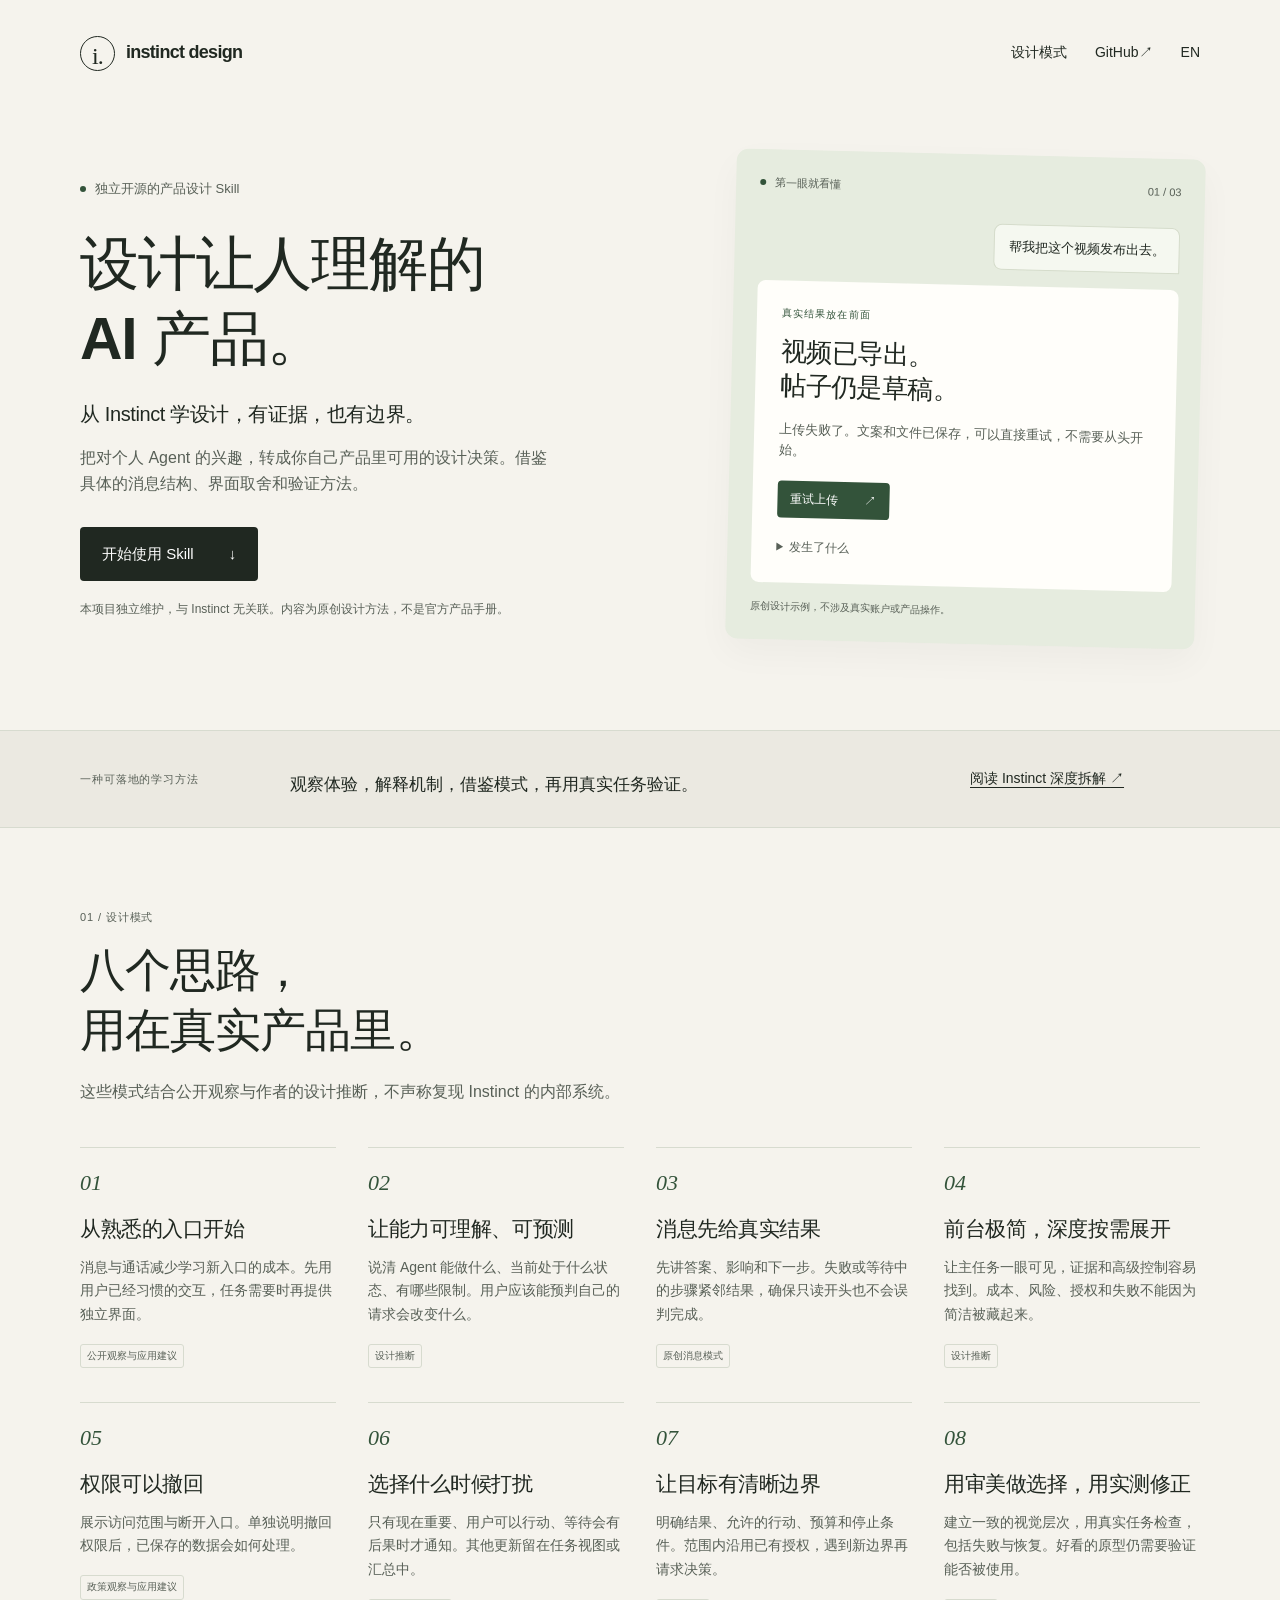
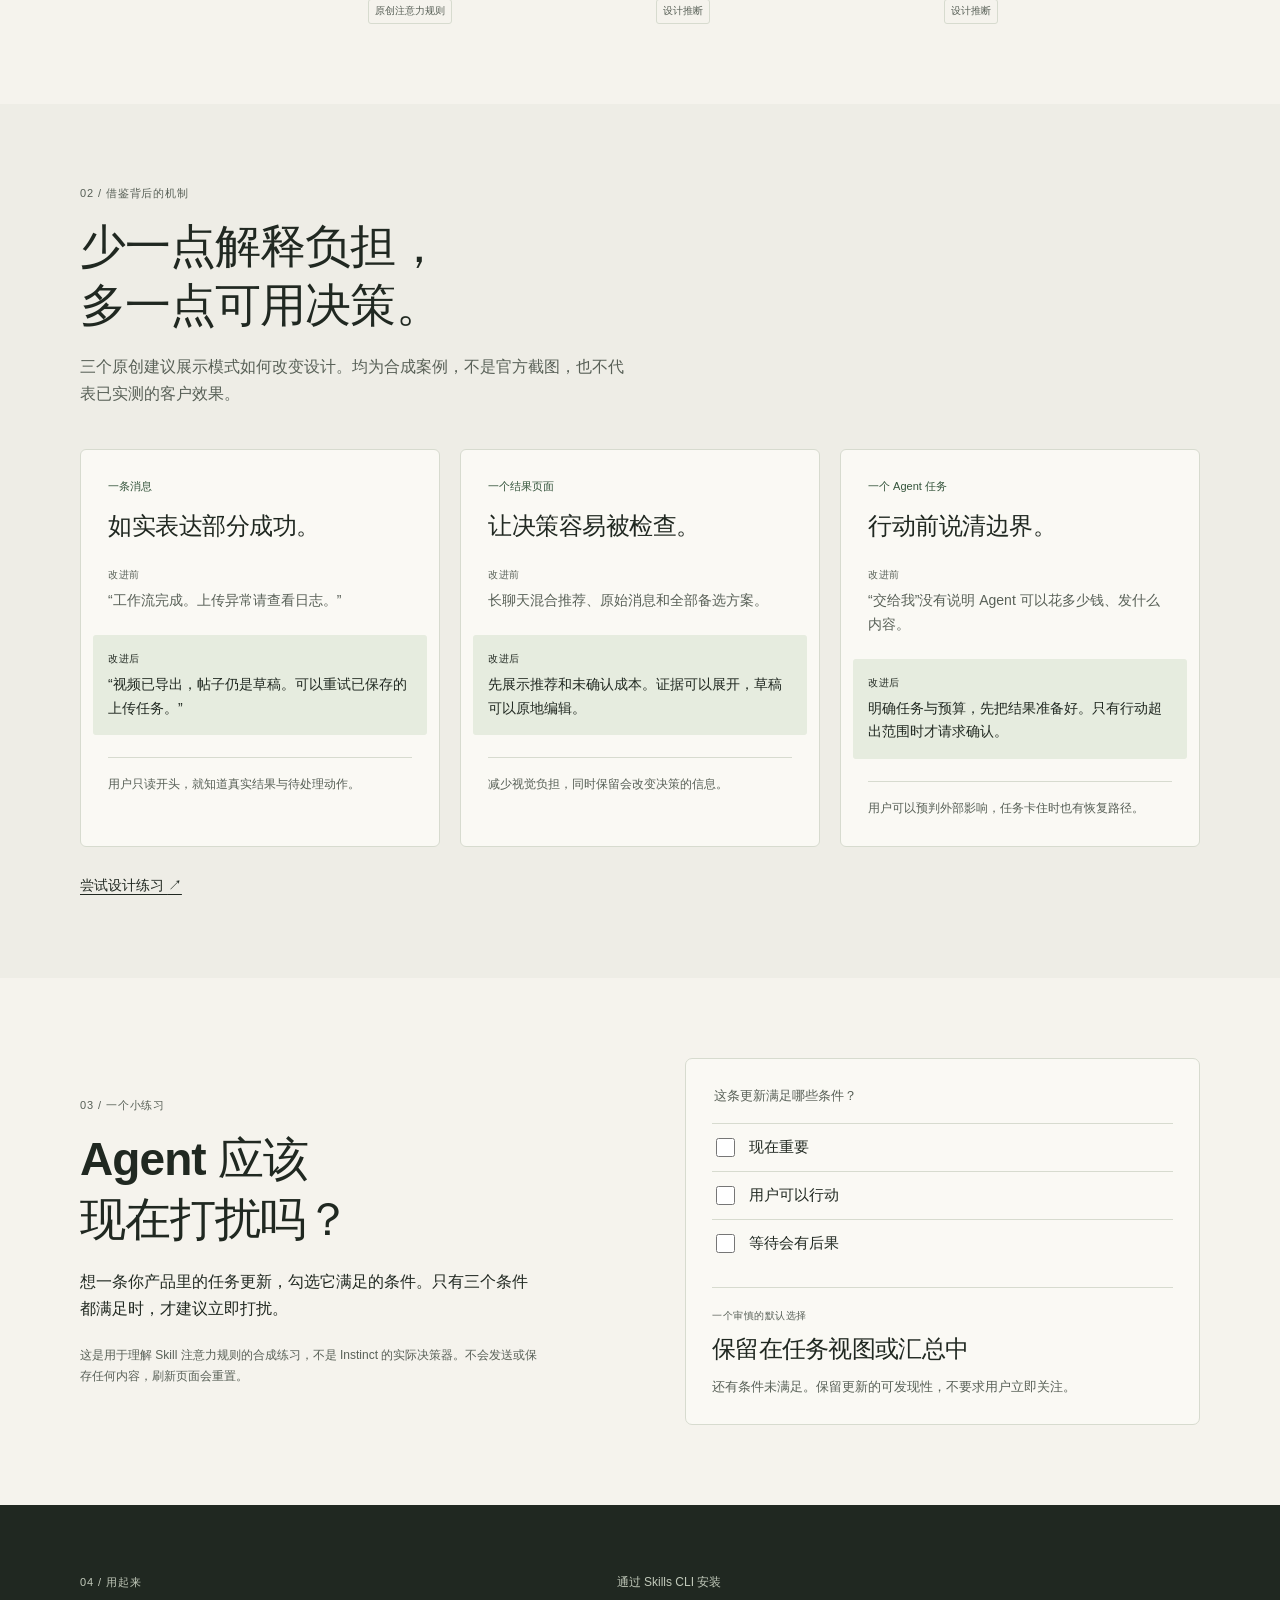
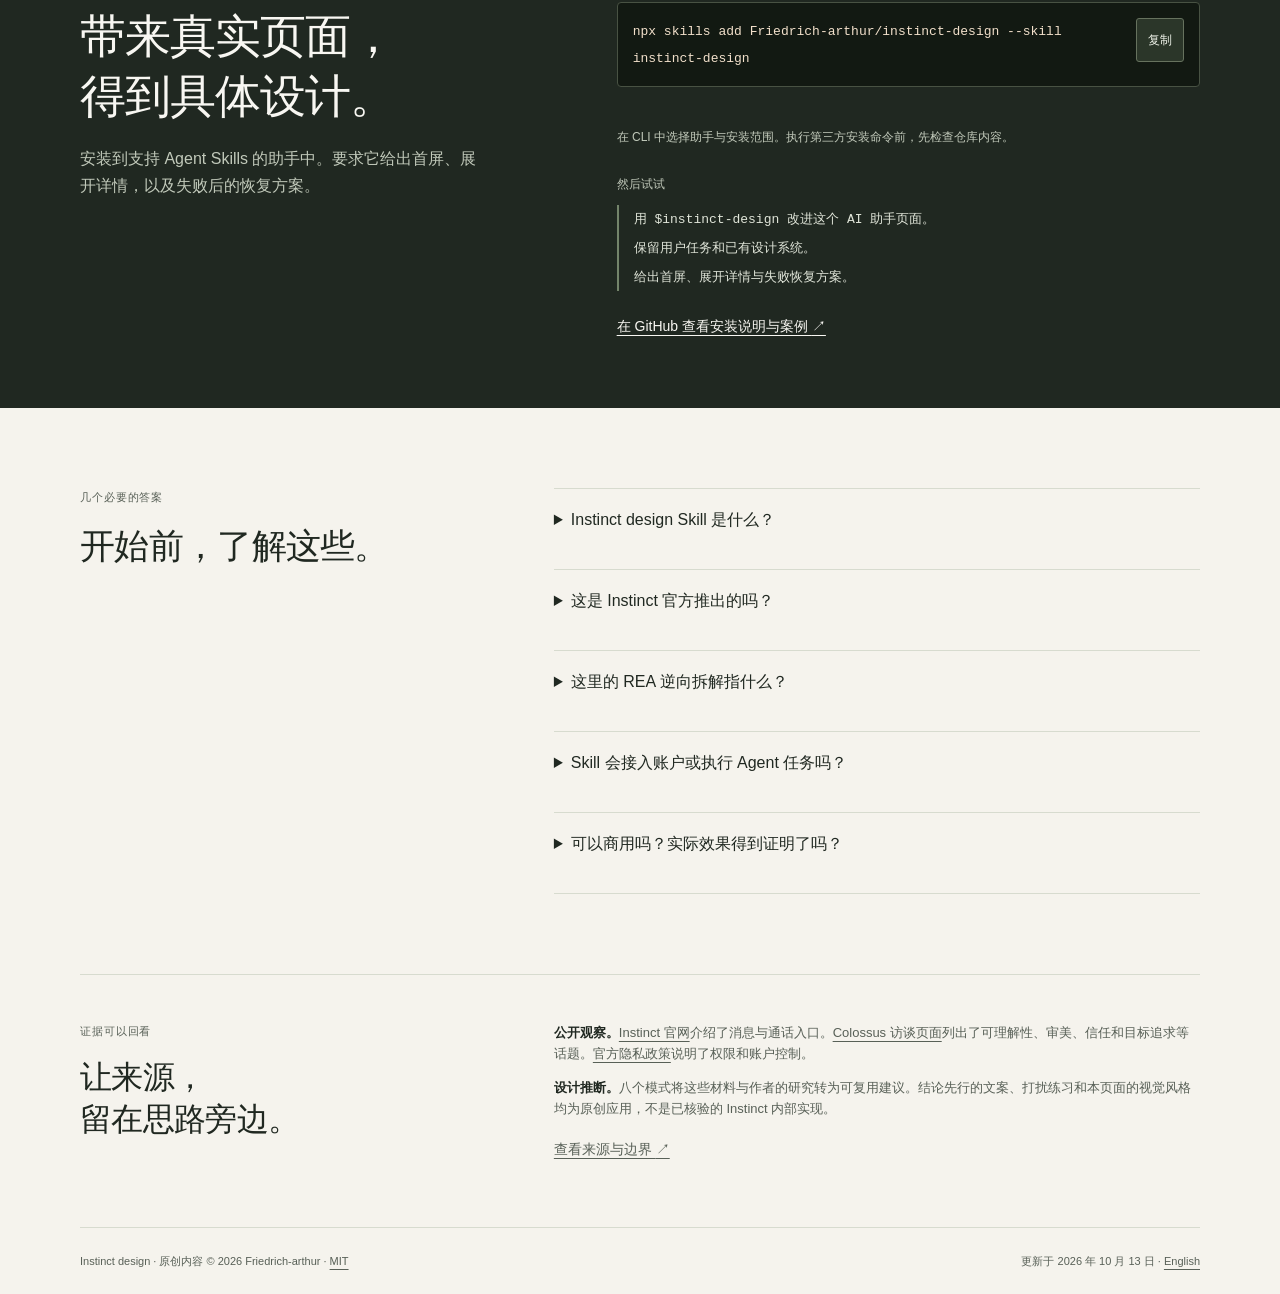
==== docs/zh/index.html @ bab9e589 "Add a bilingual product-pattern landing page" ====
<!doctype html>
<html lang="zh-CN">
<head>
  <meta charset="utf-8">
  <meta name="viewport" content="width=device-width, initial-scale=1">
  <title>Instinct 产品设计 Skill | 有证据的 AI 产品设计借鉴</title>
  <meta name="description" content="从 Instinct 体验与公开证据提炼 AI 产品设计方法。独立开源 Skill，包含 8 个设计模式、原创建议案例、REA 深度拆解和可操作练习。">
  <meta name="theme-color" content="#f5f3ed">
  <link rel="canonical" href="https://friedrich-arthur.github.io/instinct-design/zh/">
  <link rel="alternate" hreflang="en" href="https://friedrich-arthur.github.io/instinct-design/">
  <link rel="alternate" hreflang="zh-CN" href="https://friedrich-arthur.github.io/instinct-design/zh/">
  <link rel="alternate" hreflang="x-default" href="https://friedrich-arthur.github.io/instinct-design/">
  <meta property="og:type" content="website">
  <meta property="og:title" content="设计让人理解的 AI 产品 | Instinct design">
  <meta property="og:description" content="从 Instinct 学设计，有证据、有边界、有可用方法。独立开源 Skill，8 个模式与具体练习。">
  <meta property="og:url" content="https://friedrich-arthur.github.io/instinct-design/zh/">
  <meta property="og:site_name" content="Instinct design">
  <meta property="og:locale" content="zh_CN">
  <meta property="og:locale:alternate" content="en_US">
  <meta name="twitter:card" content="summary">
  <meta name="twitter:title" content="设计让人理解的 AI 产品 | Instinct design">
  <meta name="twitter:description" content="独立开源产品设计 Skill。从 Instinct 提炼 8 个设计模式，转化为真实产品可用的设计决策。">
  <link rel="stylesheet" href="../site.css">
  <script src="../site.js" defer></script>
  <script type="application/ld+json">
  {
    "@context": "https://schema.org",
    "@graph": [
      {
        "@type": "WebPage",
        "@id": "https://friedrich-arthur.github.io/instinct-design/zh/#page",
        "url": "https://friedrich-arthur.github.io/instinct-design/zh/",
        "name": "Instinct 产品设计 Skill | 有证据的 AI 产品设计借鉴",
        "description": "从 Instinct 公开资料提炼的独立开源产品设计方法。",
        "inLanguage": "zh-CN",
        "dateModified": "2026-10-13",
        "mainEntity": { "@id": "https://friedrich-arthur.github.io/instinct-design/#work" }
      },
      {
        "@type": "CreativeWork",
        "@id": "https://friedrich-arthur.github.io/instinct-design/#work",
        "name": "Instinct design",
        "description": "独立 AI 产品设计 Skill，覆盖结论先行、熟悉的交互、按需展开与用户控制。",
        "url": "https://github.com/Friedrich-arthur/instinct-design",
        "creator": { "@type": "Person", "name": "Friedrich-arthur", "url": "https://github.com/Friedrich-arthur" },
        "license": "https://github.com/Friedrich-arthur/instinct-design/blob/main/LICENSE",
        "inLanguage": ["en", "zh-CN"],
        "dateModified": "2026-10-13",
        "isBasedOn": ["https://instinct.com/", "https://colossus.com/episode/instinct-the-personal-agent/"],
        "mainEntityOfPage": { "@id": "https://friedrich-arthur.github.io/instinct-design/zh/#page" }
      }
    ]
  }
  </script>
</head>
<body>
  <a class="skip-link" href="#main">跳到正文</a>
  <header class="site-header wrap">
    <a class="wordmark" href="./" aria-label="Instinct design 中文首页"><span class="brand-mark" aria-hidden="true">i.</span><span>instinct design</span></a>
    <nav aria-label="主导航">
      <a href="#patterns">设计模式</a>
      <a href="https://github.com/Friedrich-arthur/instinct-design">GitHub <span aria-hidden="true">↗</span></a>
      <a href="../" lang="en" hreflang="en">EN</a>
    </nav>
  </header>
  <main id="main">
    <section class="hero wrap" aria-labelledby="hero-title">
      <div class="hero-copy">
        <p class="eyebrow"><span class="small-dot" aria-hidden="true"></span> 独立开源的产品设计 Skill</p>
        <h1 id="hero-title">设计让人理解的<br>AI 产品。</h1>
        <p class="hero-lead">从 Instinct 学设计，有证据，也有边界。</p>
        <p class="hero-description">把对个人 Agent 的兴趣，转成你自己产品里可用的设计决策。借鉴具体的消息结构、界面取舍和验证方法。</p>
        <a class="primary-link" href="#install">开始使用 Skill <span aria-hidden="true">↓</span></a>
        <p class="hero-note">本项目独立维护，与 Instinct 无关联。内容为原创设计方法，不是官方产品手册。</p>
      </div>
      <div class="hero-example" aria-label="结论先行的助手消息原创示例">
        <div class="example-top"><span class="small-dot" aria-hidden="true"></span> 第一眼就看懂 <span class="example-number">01 / 03</span></div>
        <p class="example-task">帮我把这个视频发布出去。</p>
        <div class="message-card">
          <p class="message-kicker">真实结果放在前面</p>
          <h2>视频已导出。<br>帖子仍是草稿。</h2>
          <p>上传失败了。文案和文件已保存，可以直接重试，不需要从头开始。</p>
          <span class="sample-action">重试上传 <span aria-hidden="true">↗</span></span>
          <details class="message-detail"><summary>发生了什么</summary><p>这个合成案例把导出完成与上传未完成分开表达。重试按钮仅为示意，不会执行发布。</p></details>
        </div>
        <p class="example-caption">原创设计示例，不涉及真实账户或产品操作。</p>
      </div>
    </section>

    <section class="intro-band" aria-label="方法概览">
      <div class="wrap intro-grid">
        <p class="section-label">一种可落地的学习方法</p>
        <p>观察体验，解释机制，借鉴模式，再用真实任务验证。</p>
        <a class="text-link" href="https://github.com/Friedrich-arthur/instinct-design/blob/main/skills/instinct-design/references/instinct-teardown.md">阅读 Instinct 深度拆解 <span aria-hidden="true">↗</span></a>
      </div>
    </section>

    <section class="section wrap" id="patterns" aria-labelledby="patterns-title">
      <div class="section-heading"><p class="section-label">01 / 设计模式</p><h2 id="patterns-title">八个思路，<br>用在真实产品里。</h2><p>这些模式结合公开观察与作者的设计推断，不声称复现 Instinct 的内部系统。</p></div>
      <div class="pattern-grid">
        <article class="pattern"><span class="pattern-number">01</span><h3>从熟悉的入口开始</h3><p>消息与通话减少学习新入口的成本。先用用户已经习惯的交互，任务需要时再提供独立界面。</p><span class="evidence-tag">公开观察与应用建议</span></article>
        <article class="pattern"><span class="pattern-number">02</span><h3>让能力可理解、可预测</h3><p>说清 Agent 能做什么、当前处于什么状态、有哪些限制。用户应该能预判自己的请求会改变什么。</p><span class="evidence-tag">设计推断</span></article>
        <article class="pattern"><span class="pattern-number">03</span><h3>消息先给真实结果</h3><p>先讲答案、影响和下一步。失败或等待中的步骤紧邻结果，确保只读开头也不会误判完成。</p><span class="evidence-tag">原创消息模式</span></article>
        <article class="pattern"><span class="pattern-number">04</span><h3>前台极简，深度按需展开</h3><p>让主任务一眼可见，证据和高级控制容易找到。成本、风险、授权和失败不能因为简洁被藏起来。</p><span class="evidence-tag">设计推断</span></article>
        <article class="pattern"><span class="pattern-number">05</span><h3>权限可以撤回</h3><p>展示访问范围与断开入口。单独说明撤回权限后，已保存的数据会如何处理。</p><span class="evidence-tag">政策观察与应用建议</span></article>
        <article class="pattern"><span class="pattern-number">06</span><h3>选择什么时候打扰</h3><p>只有现在重要、用户可以行动、等待会有后果时才通知。其他更新留在任务视图或汇总中。</p><span class="evidence-tag">原创注意力规则</span></article>
        <article class="pattern"><span class="pattern-number">07</span><h3>让目标有清晰边界</h3><p>明确结果、允许的行动、预算和停止条件。范围内沿用已有授权，遇到新边界再请求决策。</p><span class="evidence-tag">设计推断</span></article>
        <article class="pattern"><span class="pattern-number">08</span><h3>用审美做选择，用实测修正</h3><p>建立一致的视觉层次，用真实任务检查，包括失败与恢复。好看的原型仍需要验证能否被使用。</p><span class="evidence-tag">设计推断</span></article>
      </div>
    </section>

    <section class="section examples-section" aria-labelledby="examples-title">
      <div class="wrap">
        <div class="section-heading"><p class="section-label">02 / 借鉴背后的机制</p><h2 id="examples-title">少一点解释负担，<br>多一点可用决策。</h2><p>三个原创建议展示模式如何改变设计。均为合成案例，不是官方截图，也不代表已实测的客户效果。</p></div>
        <div class="examples-grid">
          <article class="case-card"><p class="case-category">一条消息</p><h3>如实表达部分成功。</h3><p class="before"><span>改进前</span> “工作流完成。上传异常请查看日志。”</p><p class="after"><span>改进后</span> “视频已导出，帖子仍是草稿。可以重试已保存的上传任务。”</p><p class="case-lesson">用户只读开头，就知道真实结果与待处理动作。</p></article>
          <article class="case-card"><p class="case-category">一个结果页面</p><h3>让决策容易被检查。</h3><p class="before"><span>改进前</span> 长聊天混合推荐、原始消息和全部备选方案。</p><p class="after"><span>改进后</span> 先展示推荐和未确认成本。证据可以展开，草稿可以原地编辑。</p><p class="case-lesson">减少视觉负担，同时保留会改变决策的信息。</p></article>
          <article class="case-card"><p class="case-category">一个 Agent 任务</p><h3>行动前说清边界。</h3><p class="before"><span>改进前</span> “交给我”没有说明 Agent 可以花多少钱、发什么内容。</p><p class="after"><span>改进后</span> 明确任务与预算，先把结果准备好。只有行动超出范围时才请求确认。</p><p class="case-lesson">用户可以预判外部影响，任务卡住时也有恢复路径。</p></article>
        </div>
        <a class="text-link section-link" href="https://github.com/Friedrich-arthur/instinct-design/blob/main/skills/instinct-design/references/pattern-lab.md">尝试设计练习 <span aria-hidden="true">↗</span></a>
      </div>
    </section>

    <section class="section wrap exercise-section" aria-labelledby="exercise-title">
      <div class="exercise-copy"><p class="section-label">03 / 一个小练习</p><h2 id="exercise-title">Agent 应该<br>现在打扰吗？</h2><p>想一条你产品里的任务更新，勾选它满足的条件。只有三个条件都满足时，才建议立即打扰。</p><p class="fine-print">这是用于理解 Skill 注意力规则的合成练习，不是 Instinct 的实际决策器。不会发送或保存任何内容，刷新页面会重置。</p></div>
      <div class="exercise-panel" data-exercise data-yes="现在通知" data-no="保留在任务视图或汇总中" data-yes-detail="三个条件都满足。通知应说明等待的后果，以及用户现在可以采取的行动。" data-no-detail="还有条件未满足。保留更新的可发现性，不要求用户立即关注。">
        <form autocomplete="off">
          <fieldset hidden><legend>这条更新满足哪些条件？</legend>
            <label><input type="checkbox" name="matters"> <span>现在重要</span></label>
            <label><input type="checkbox" name="action"> <span>用户可以行动</span></label>
            <label><input type="checkbox" name="consequence"> <span>等待会有后果</span></label>
          </fieldset>
        </form>
        <div class="exercise-result" role="status" aria-live="polite" aria-atomic="true"><p class="result-label">一个审慎的默认选择</p><p class="result-title" data-result>保留在任务视图或汇总中</p><p data-result-detail>还有条件未满足。保留更新的可发现性，不要求用户立即关注。</p></div>
        <noscript><p class="fine-print">启用 JavaScript 后可交互勾选三个条件，完整规则已在上方说明。</p></noscript>
      </div>
    </section>

    <section class="install-section" id="install" aria-labelledby="install-title">
      <div class="wrap install-grid">
        <div><p class="section-label">04 / 用起来</p><h2 id="install-title">带来真实页面，<br>得到具体设计。</h2><p>安装到支持 Agent Skills 的助手中。要求它给出首屏、展开详情，以及失败后的恢复方案。</p></div>
        <div class="install-panel">
          <p class="code-label">通过 Skills CLI 安装</p>
          <div class="command-row"><pre><code id="install-command">npx skills add Friedrich-arthur/instinct-design --skill instinct-design</code></pre><button class="copy-button" type="button" hidden data-copy="install-command" data-copied="已复制" data-failed="请选择命令并手动复制。" data-success="安装命令已复制。">复制</button></div>
          <p class="copy-status" role="status" aria-live="polite" data-copy-status></p>
          <p class="fine-print">在 CLI 中选择助手与安装范围。执行第三方安装命令前，先检查仓库内容。</p>
          <p class="code-label prompt-label">然后试试</p>
          <pre class="prompt"><code>用 $instinct-design 改进这个 AI 助手页面。
保留用户任务和已有设计系统。
给出首屏、展开详情与失败恢复方案。</code></pre>
          <a class="text-link" href="https://github.com/Friedrich-arthur/instinct-design">在 GitHub 查看安装说明与案例 <span aria-hidden="true">↗</span></a>
        </div>
      </div>
    </section>

    <section class="section wrap faq-section" aria-labelledby="faq-title">
      <div><p class="section-label">几个必要的答案</p><h2 id="faq-title">开始前，了解这些。</h2></div>
      <div class="faq-list">
        <details><summary>Instinct design Skill 是什么？</summary><p>它是独立开源的 AI 产品设计与评审方法。核心指令简短，消息、交互、美感和产品拆解等参考资料按任务需要读取。</p></details>
        <details><summary>这是 Instinct 官方推出的吗？</summary><p>不是。Friedrich-arthur 独立维护此仓库，与 Instinct 无关联，也没有官方背书。来源链接标注公开材料，案例与设计建议为原创内容。</p></details>
        <details><summary>这里的 REA 逆向拆解指什么？</summary><p>REA 指 Reverse Engineer Anything。从可观察的体验推断可能的设计机制，再验证迁移到自己产品后的效果。每项判断都保留证据和不确定性，不涉及恢复私有代码，也不证明内部架构。</p></details>
        <details><summary>Skill 会接入账户或执行 Agent 任务吗？</summary><p>不会。它用于设计与评审产物，不连接个人账户，不发送消息、不付款，也不实现自主执行。</p></details>
        <details><summary>可以商用吗？实际效果得到证明了吗？</summary><p>仓库原创内容采用 MIT 许可；第三方品牌与链接内容保留原有权利。仓库提供案例与定性检查，但这不证明用户效果已经提升。采用建议前，请用自己的真实任务验证。</p></details>
      </div>
    </section>

    <section class="sources-section wrap" aria-labelledby="sources-title">
      <div><p class="section-label">证据可以回看</p><h2 id="sources-title">让来源，<br>留在思路旁边。</h2></div>
      <div class="source-notes">
        <p><strong>公开观察。</strong><a href="https://instinct.com/">Instinct 官网</a>介绍了消息与通话入口。<a href="https://colossus.com/episode/instinct-the-personal-agent/">Colossus 访谈页面</a>列出了可理解性、审美、信任和目标追求等话题。<a href="https://instinct.com/privacy-policy">官方隐私政策</a>说明了权限和账户控制。</p>
        <p><strong>设计推断。</strong>八个模式将这些材料与作者的研究转为可复用建议。结论先行的文案、打扰练习和本页面的视觉风格均为原创应用，不是已核验的 Instinct 内部实现。</p>
        <a class="text-link" href="https://github.com/Friedrich-arthur/instinct-design/blob/main/skills/instinct-design/references/sources.md">查看来源与边界 <span aria-hidden="true">↗</span></a>
      </div>
    </section>
  </main>
  <footer class="site-footer wrap"><p>Instinct design · 原创内容 © 2026 Friedrich-arthur · <a href="https://github.com/Friedrich-arthur/instinct-design/blob/main/LICENSE">MIT</a></p><p>更新于 2026 年 10 月 13 日 · <a href="../" lang="en" hreflang="en">English</a></p></footer>
</body>
</html>
---- docs/site.css ----
:root {
  color-scheme: light;
  --paper: #f5f3ed;
  --ink: #202821;
  --muted: #586057;
  --line: #d7dbcf;
  --green: #33533a;
  --soft-green: #e6ecdf;
  --accent: #e9c39e;
  font-family: -apple-system, BlinkMacSystemFont, "Segoe UI", "PingFang SC", "Microsoft YaHei", sans-serif;
  color: var(--ink);
  background: var(--paper);
}

* { box-sizing: border-box; }
html { scroll-behavior: smooth; scroll-padding-top: 28px; }
body { margin: 0; font-size: 16px; line-height: 1.65; }
[hidden] { display: none !important; }
a { color: inherit; text-underline-offset: 4px; }
button, input { font: inherit; }
button { cursor: pointer; }
button, a, input, summary { -webkit-tap-highlight-color: transparent; }
a:focus-visible, button:focus-visible, input:focus-visible, summary:focus-visible {
  outline: 3px solid #536ab9;
  outline-offset: 5px;
}
p, h1, h2, h3 { margin: 0; }
p + p { margin-top: 12px; }
h1, h2, h3 { font-weight: 550; line-height: 1.13; letter-spacing: -0.035em; }
h1 { font-size: clamp(46px, 5vw, 74px); }
h2 { font-size: clamp(32px, 3.6vw, 46px); }
h3 { font-size: 21px; line-height: 1.28; }
pre { margin: 0; white-space: pre-wrap; overflow-wrap: anywhere; }
code { font-family: "SFMono-Regular", Consolas, "Liberation Mono", monospace; font-size: 13px; }
.wrap { width: min(1120px, calc(100% - 64px)); margin-inline: auto; }
.skip-link { position: absolute; z-index: 10; top: 12px; left: 24px; padding: 10px 18px; background: white; transform: translateY(-180%); }
.skip-link:focus { transform: translateY(0); }
.site-header { min-height: 106px; display: flex; align-items: center; justify-content: space-between; gap: 20px; }
.wordmark { display: inline-flex; align-items: center; gap: 11px; text-decoration: none; font-size: 18px; font-weight: 600; letter-spacing: -0.04em; }
.brand-mark { display: grid; place-items: center; width: 35px; height: 35px; border: 1px solid var(--ink); border-radius: 50%; font-family: Georgia, serif; font-size: 24px; font-weight: 400; }
nav { display: flex; align-items: center; gap: 28px; font-size: 14px; }
nav a { display: inline-flex; align-items: center; min-height: 44px; text-decoration: none; padding-block: 10px; }
nav a:hover, .text-link:hover { color: var(--green); text-decoration: underline; }
.hero { display: grid; grid-template-columns: 1.25fr 1fr; gap: 64px; padding-top: 48px; padding-bottom: 86px; align-items: center; }
.eyebrow { font-size: 13px; color: var(--muted); display: flex; align-items: center; gap: 9px; margin-bottom: 28px; }
.small-dot { flex-shrink: 0; display: inline-block; width: 6px; height: 6px; background: var(--green); border-radius: 50%; }
.hero-lead { font-size: 22px; line-height: 1.5; margin-top: 23px; letter-spacing: -0.02em; }
.hero-description { color: var(--muted); max-width: 470px; margin-top: 16px; }
.primary-link { display: inline-flex; align-items: center; justify-content: space-between; gap: 35px; background: var(--ink); color: #fff; border-radius: 4px; padding: 15px 22px; min-height: 52px; text-decoration: none; margin-top: 29px; font-size: 15px; }
.primary-link:hover { background: var(--green); }
.hero-note { margin-top: 18px; max-width: 440px; color: var(--muted); font-size: 12px; line-height: 1.7; }
.hero-example { padding: 24px; background: var(--soft-green); border-radius: 12px; transform: rotate(1.4deg); box-shadow: 0 14px 35px #20282109; }
.example-top { display: flex; align-items: center; gap: 9px; font-size: 11px; color: var(--muted); }
.example-number { margin-left: auto; font-variant-numeric: tabular-nums; }
.example-task { background: #f5f8f0; margin: 27px 0 16px auto; border: 1px solid #d5dccb; padding: 11px 14px; border-radius: 8px 8px 0 8px; width: fit-content; font-size: 13px; }
.message-card { background: #fffefa; padding: 25px; border-radius: 8px; }
.message-kicker { color: var(--green); font-size: 10px; text-transform: uppercase; letter-spacing: 0.11em; margin-bottom: 14px; }
.message-card h2 { font-size: 25px; line-height: 1.25; letter-spacing: -0.025em; }
.message-card > p:not(.message-kicker) { font-size: 13px; color: var(--muted); margin-top: 15px; }
.sample-action { display: inline-flex; gap: 26px; padding: 9px 13px; margin-top: 19px; border-radius: 4px; background: var(--green); color: #fff; font-size: 12px; }
.message-detail { margin-top: 20px; font-size: 12px; color: var(--muted); }
summary { cursor: pointer; }
.message-detail p { padding-top: 9px; font-size: 12px; }
.example-caption { margin-top: 16px; font-size: 10px; color: var(--muted); }
.intro-band { background: #ebe9e1; border-block: 1px solid var(--line); }
.intro-grid { display: grid; grid-template-columns: 180px 1fr 230px; gap: 30px; align-items: center; padding-block: 30px; }
.section-label { color: var(--muted); font-size: 11px; letter-spacing: 0.08em; text-transform: uppercase; }
.intro-grid > p:nth-child(2) { max-width: 480px; font-size: 17px; line-height: 1.45; }
.text-link { font-size: 14px; text-decoration-thickness: 1px; }
.section { padding-block: 80px; }
.section-heading { max-width: 625px; margin-bottom: 42px; }
.section-heading h2 { margin-top: 15px; }
.section-heading > p:last-child { max-width: 550px; color: var(--muted); margin-top: 18px; }
.pattern-grid { display: grid; grid-template-columns: repeat(4, 1fr); column-gap: 32px; row-gap: 34px; }
.pattern { border-top: 1px solid var(--line); padding-top: 17px; }
.pattern-number { display: block; margin-bottom: 14px; font-family: Georgia, serif; font-style: italic; font-size: 22px; color: var(--green); }
.pattern h3 { margin-bottom: 13px; }
.pattern p { color: var(--muted); font-size: 14px; line-height: 1.7; }
.evidence-tag { display: inline-block; color: var(--muted); margin-top: 17px; font-size: 10px; border: 1px solid var(--line); border-radius: 3px; padding: 3px 6px; }
.examples-section { background: #eeede6; }
.examples-grid { display: grid; grid-template-columns: repeat(3, 1fr); gap: 20px; }
.case-card { background: #faf9f4; border: 1px solid var(--line); border-radius: 6px; padding: 27px; }
.case-category { font-size: 11px; color: var(--green); margin-bottom: 16px; }
.case-card h3 { font-size: 24px; margin-bottom: 24px; }
.case-card .before, .case-card .after { font-size: 14px; line-height: 1.7; }
.before { color: var(--muted); }
.before > span, .after > span { display: block; text-transform: uppercase; letter-spacing: 0.07em; font-size: 10px; margin-bottom: 6px; }
.after { margin-top: 22px; padding: 15px; margin-inline: -15px; background: var(--soft-green); border-radius: 3px; }
.case-lesson { border-top: 1px solid var(--line); padding-top: 17px; margin-top: 22px; font-size: 12px; color: var(--muted); }
.section-link { display: inline-block; margin-top: 27px; }
.exercise-section { display: grid; grid-template-columns: 1fr 1fr; gap: 90px; align-items: center; }
.exercise-copy h2 { margin-block: 16px 20px; }
.exercise-copy > p:not(.section-label) { max-width: 460px; }
.fine-print { font-size: 12px; color: var(--muted); line-height: 1.75; }
.exercise-copy .fine-print { margin-top: 23px; }
.exercise-panel { background: #faf9f4; border: 1px solid var(--line); border-radius: 7px; padding: 26px; }
fieldset { margin: 0; padding: 0; border: 0; }
legend { font-size: 13px; color: var(--muted); margin-bottom: 16px; }
fieldset label { display: flex; align-items: center; gap: 11px; min-height: 48px; cursor: pointer; font-size: 15px; border-top: 1px solid var(--line); }
input[type="checkbox"] { width: 19px; height: 19px; accent-color: var(--green); cursor: pointer; }
.exercise-result { margin-top: 20px; border-top: 1px solid var(--line); padding-top: 20px; }
.result-label { font-size: 10px; color: var(--muted); text-transform: uppercase; letter-spacing: 0.05em; }
.result-title { font-size: 24px; line-height: 1.25; letter-spacing: -0.03em; margin-top: 10px; }
.exercise-result [data-result-detail] { font-size: 13px; color: var(--muted); margin-top: 12px; }
.exercise-panel[data-interrupt="true"] { border-color: var(--green); background: var(--soft-green); }
.install-section { background: var(--ink); color: #f8f7f2; padding-block: 68px; }
.install-grid { display: grid; grid-template-columns: 1fr 1.25fr; gap: 70px; }
.install-section .section-label, .install-section .fine-print { color: #c1c9ba; }
.install-grid h2 { margin-block: 16px 20px; }
.install-grid > div > p:last-child { max-width: 400px; color: #c1c9ba; }
.install-panel { min-width: 0; }
.code-label { font-size: 12px; color: #c1c9ba; margin-bottom: 10px; }
.command-row { position: relative; background: #121912; border: 1px solid #485243; border-radius: 4px; padding: 15px; display: flex; align-items: flex-start; gap: 14px; }
.command-row pre { flex: 1; min-width: 0; }
.command-row code { color: #f2e0cb; }
.copy-button { flex-shrink: 0; border: 1px solid #66725e; border-radius: 3px; background: #2b3629; color: #eef2e8; padding: 5px 11px; font-size: 12px; min-height: 44px; }
.copy-button:hover { background: #3d4b37; }
.copy-status { min-height: 22px; font-size: 12px; color: #dbe6d0; margin-top: 6px; }
.prompt-label { margin-top: 27px; }
.prompt { border-left: 2px solid #73846a; padding-left: 15px; line-height: 1.8; color: #e0e5d9; margin-bottom: 22px; }
.faq-section { display: grid; grid-template-columns: 1fr 1.6fr; gap: 70px; }
.faq-section h2 { margin-top: 17px; font-size: 35px; }
.faq-list details { border-top: 1px solid var(--line); padding-block: 18px; }
.faq-list details:last-child { border-bottom: 1px solid var(--line); }
.faq-list summary { min-height: 44px; font-size: 16px; padding-right: 10px; }
.faq-list details > p { padding-top: 13px; color: var(--muted); font-size: 14px; }
.sources-section { display: grid; grid-template-columns: 1fr 1.6fr; gap: 70px; padding-block: 47px 66px; border-top: 1px solid var(--line); }
.sources-section h2 { margin-top: 17px; font-size: 32px; }
.source-notes { font-size: 13px; color: var(--muted); }
.source-notes strong { color: var(--ink); font-weight: 600; }
.source-notes .text-link { display: inline-block; margin-top: 18px; }
.site-footer { display: flex; gap: 20px; justify-content: space-between; border-top: 1px solid var(--line); padding-block: 24px; font-size: 11px; color: var(--muted); }
.site-footer p + p { margin-top: 0; }
html[lang="zh-CN"] h1, html[lang="zh-CN"] h2, html[lang="zh-CN"] h3 { letter-spacing: -0.02em; }
html[lang="zh-CN"] h1 { font-size: clamp(42px, 4.6vw, 65px); line-height: 1.26; }
html[lang="zh-CN"] h2 { line-height: 1.3; }
html[lang="zh-CN"] .message-card h2 { font-size: 26px; }
html[lang="zh-CN"] .hero-lead { font-size: 20px; }

@media (max-width: 960px) {
  .hero { gap: 35px; grid-template-columns: 1.2fr 1fr; }
  .hero-example { padding: 20px; }
  h1 { font-size: 52px; }
  .intro-grid { grid-template-columns: 150px 1fr; gap: 20px; }
  .intro-grid .text-link { grid-column: 2; }
  .pattern-grid { grid-template-columns: repeat(2, 1fr); gap: 30px; }
  .examples-grid { gap: 15px; }
  .case-card { padding: 22px; }
  .exercise-section, .install-grid, .faq-section, .sources-section { gap: 38px; }
}

@media (max-width: 700px) {
  .wrap { width: calc(100% - 40px); }
  .site-header { min-height: 86px; gap: 10px; }
  .wordmark { font-size: 16px; gap: 7px; }
  .brand-mark { width: 30px; height: 30px; font-size: 21px; }
  nav { gap: 16px; font-size: 12px; }
  nav a:first-child { display: none; }
  .hero { grid-template-columns: 1fr; gap: 42px; padding-top: 33px; padding-bottom: 55px; }
  .eyebrow { font-size: 11px; margin-bottom: 24px; }
  h1 { font-size: clamp(43px, 10.3vw, 61px); }
  .hero-lead { font-size: 20px; margin-top: 19px; }
  .hero-description { font-size: 15px; }
  .hero-note { font-size: 11px; }
  .hero-example { transform: none; max-width: 470px; width: 100%; justify-self: center; }
  .message-card { padding: 22px; }
  .intro-grid { grid-template-columns: 1fr; gap: 12px; padding-block: 25px; }
  .intro-grid .text-link { grid-column: auto; }
  .section { padding-block: 56px; }
  .section-heading { margin-bottom: 30px; }
  .section-heading > p:last-child { font-size: 15px; }
  .pattern-grid { gap: 27px 22px; }
  .pattern h3 { font-size: 19px; }
  .pattern p { font-size: 13px; }
  .evidence-tag { font-size: 9px; padding-inline: 5px; }
  .examples-grid, .exercise-section, .install-grid, .faq-section, .sources-section { grid-template-columns: 1fr; gap: 28px; }
  .case-card h3 { margin-bottom: 20px; }
  .exercise-panel { padding: 23px; }
  .install-section { padding-block: 52px; }
  .command-row { padding: 14px; gap: 10px; }
  .command-row code { font-size: 12px; }
  .faq-section h2 { font-size: 32px; }
  .sources-section { padding-block: 38px 45px; }
  .site-footer { flex-direction: column; gap: 8px; }
  html[lang="zh-CN"] h1 { font-size: clamp(42px, 10.8vw, 58px); }
  html[lang="zh-CN"] .hero-lead { font-size: 18px; }
}

@media (prefers-reduced-motion: reduce) {
  html { scroll-behavior: auto; }
}
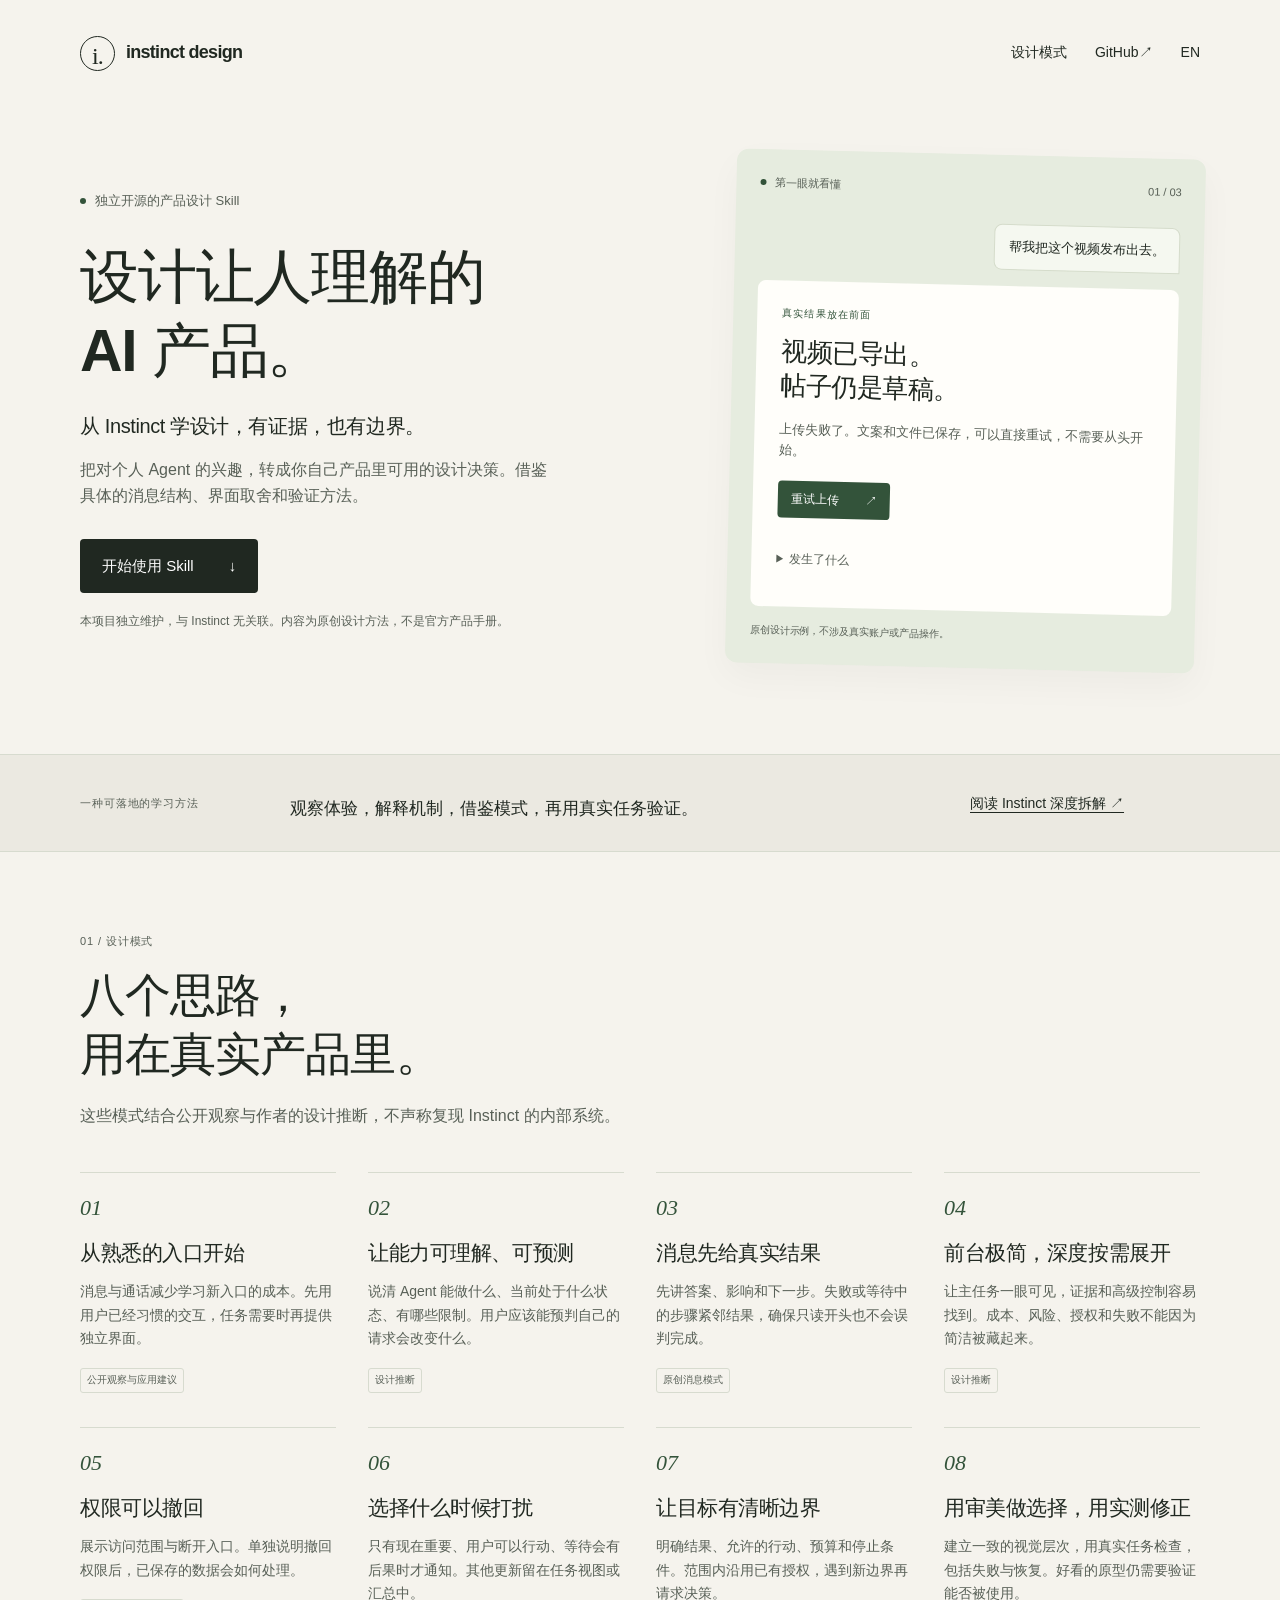
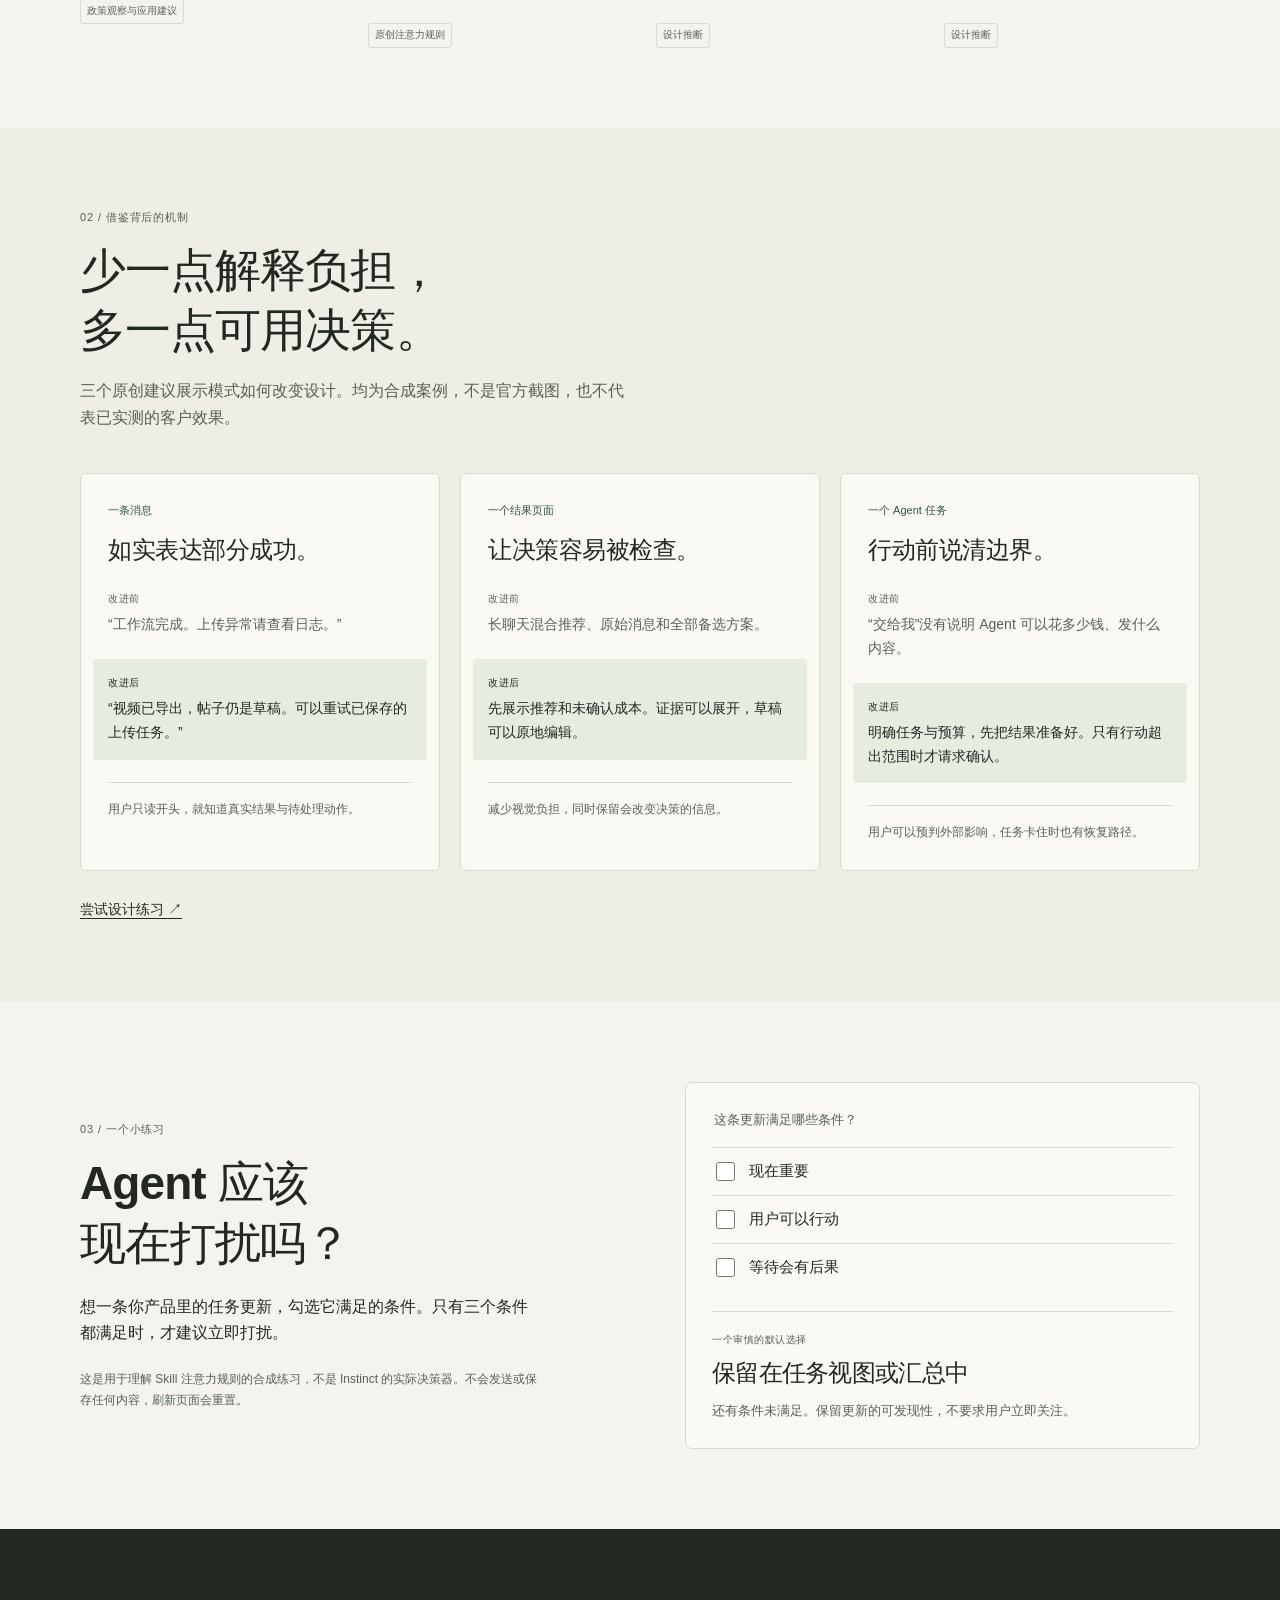
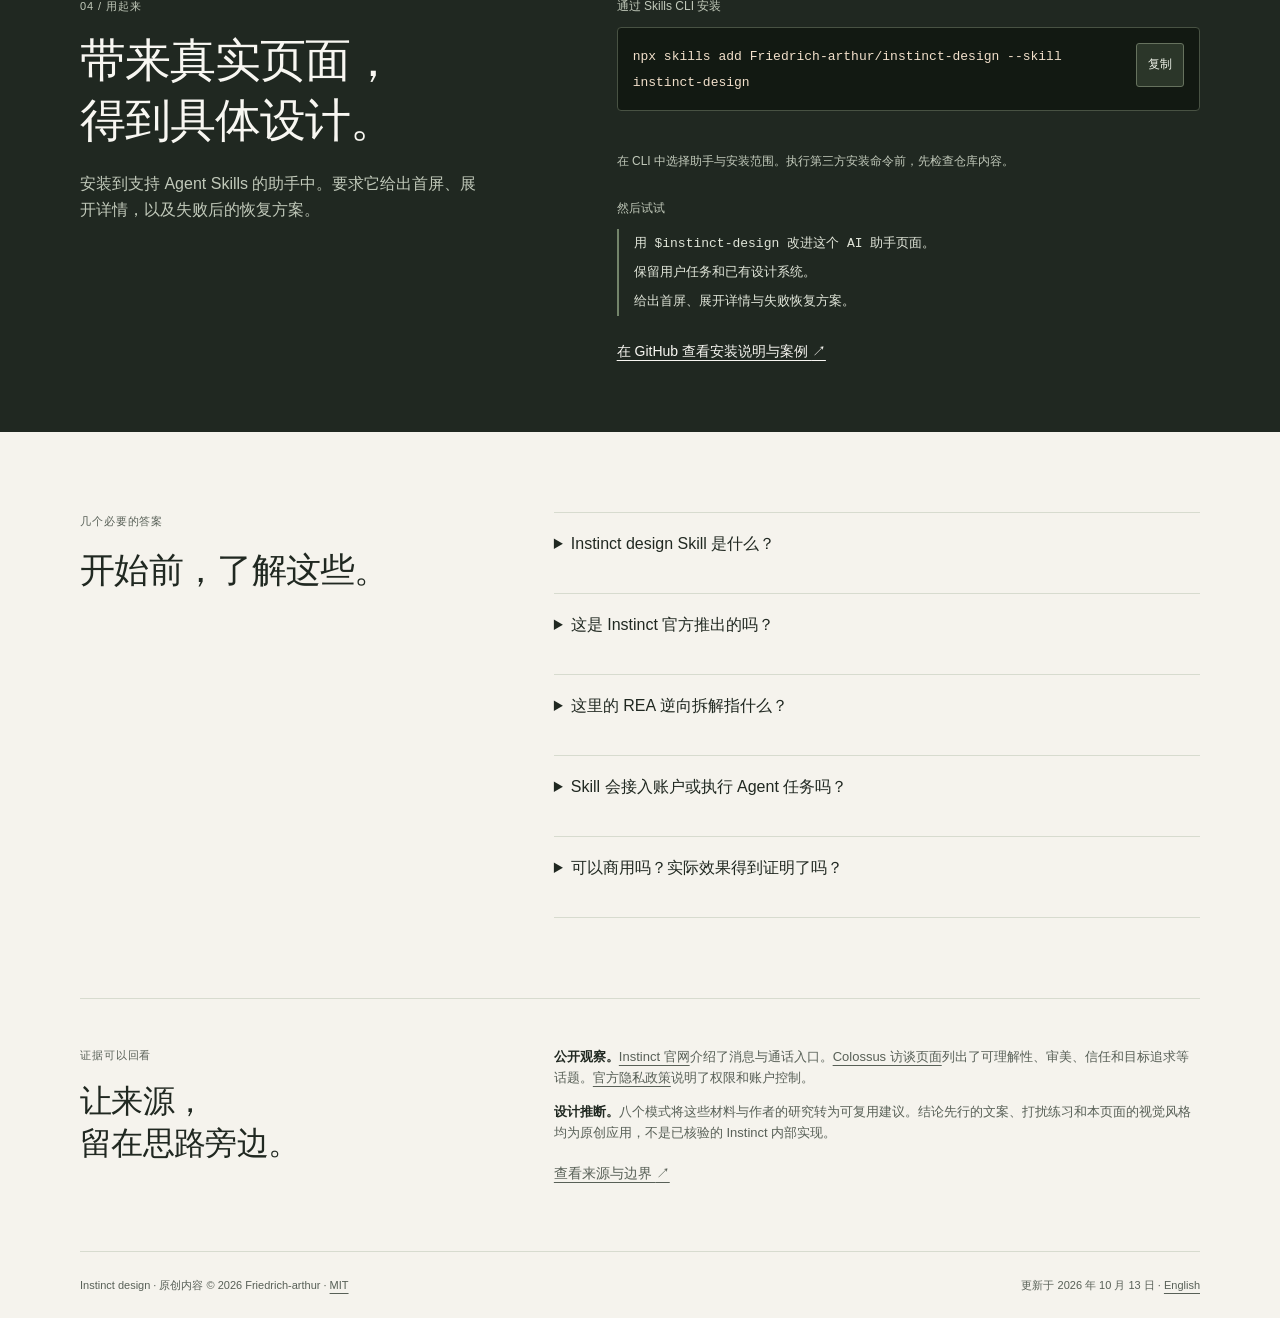
==== commit 7fb7ac6e: "Add evidence-backed Instinct patterns and discovery materials" ====
--- a/docs/zh/index.html
+++ b/docs/zh/index.html
@@ -11,13 +11,17 @@
   <link rel="alternate" hreflang="zh-CN" href="https://friedrich-arthur.github.io/instinct-design/zh/">
   <link rel="alternate" hreflang="x-default" href="https://friedrich-arthur.github.io/instinct-design/">
   <meta property="og:type" content="website">
+  <meta property="og:image" content="https://friedrich-arthur.github.io/instinct-design/share-card.png">
+  <meta property="og:image:width" content="1200">
+  <meta property="og:image:height" content="630">
+  <meta name="twitter:image" content="https://friedrich-arthur.github.io/instinct-design/share-card.png">
   <meta property="og:title" content="设计让人理解的 AI 产品 | Instinct design">
   <meta property="og:description" content="从 Instinct 学设计，有证据、有边界、有可用方法。独立开源 Skill，8 个模式与具体练习。">
   <meta property="og:url" content="https://friedrich-arthur.github.io/instinct-design/zh/">
   <meta property="og:site_name" content="Instinct design">
   <meta property="og:locale" content="zh_CN">
   <meta property="og:locale:alternate" content="en_US">
-  <meta name="twitter:card" content="summary">
+  <meta name="twitter:card" content="summary_large_image">
   <meta name="twitter:title" content="设计让人理解的 AI 产品 | Instinct design">
   <meta name="twitter:description" content="独立开源产品设计 Skill。从 Instinct 提炼 8 个设计模式，转化为真实产品可用的设计决策。">
   <link rel="stylesheet" href="../site.css">
--- a/docs/site.css
+++ b/docs/site.css
@@ -60,6 +60,7 @@
 .sample-action { display: inline-flex; gap: 26px; padding: 9px 13px; margin-top: 19px; border-radius: 4px; background: var(--green); color: #fff; font-size: 12px; }
 .message-detail { margin-top: 20px; font-size: 12px; color: var(--muted); }
 summary { cursor: pointer; }
+.message-detail summary { min-height: 44px; padding-block: 12px; }
 .message-detail p { padding-top: 9px; font-size: 12px; }
 .example-caption { margin-top: 16px; font-size: 10px; color: var(--muted); }
 .intro-band { background: #ebe9e1; border-block: 1px solid var(--line); }
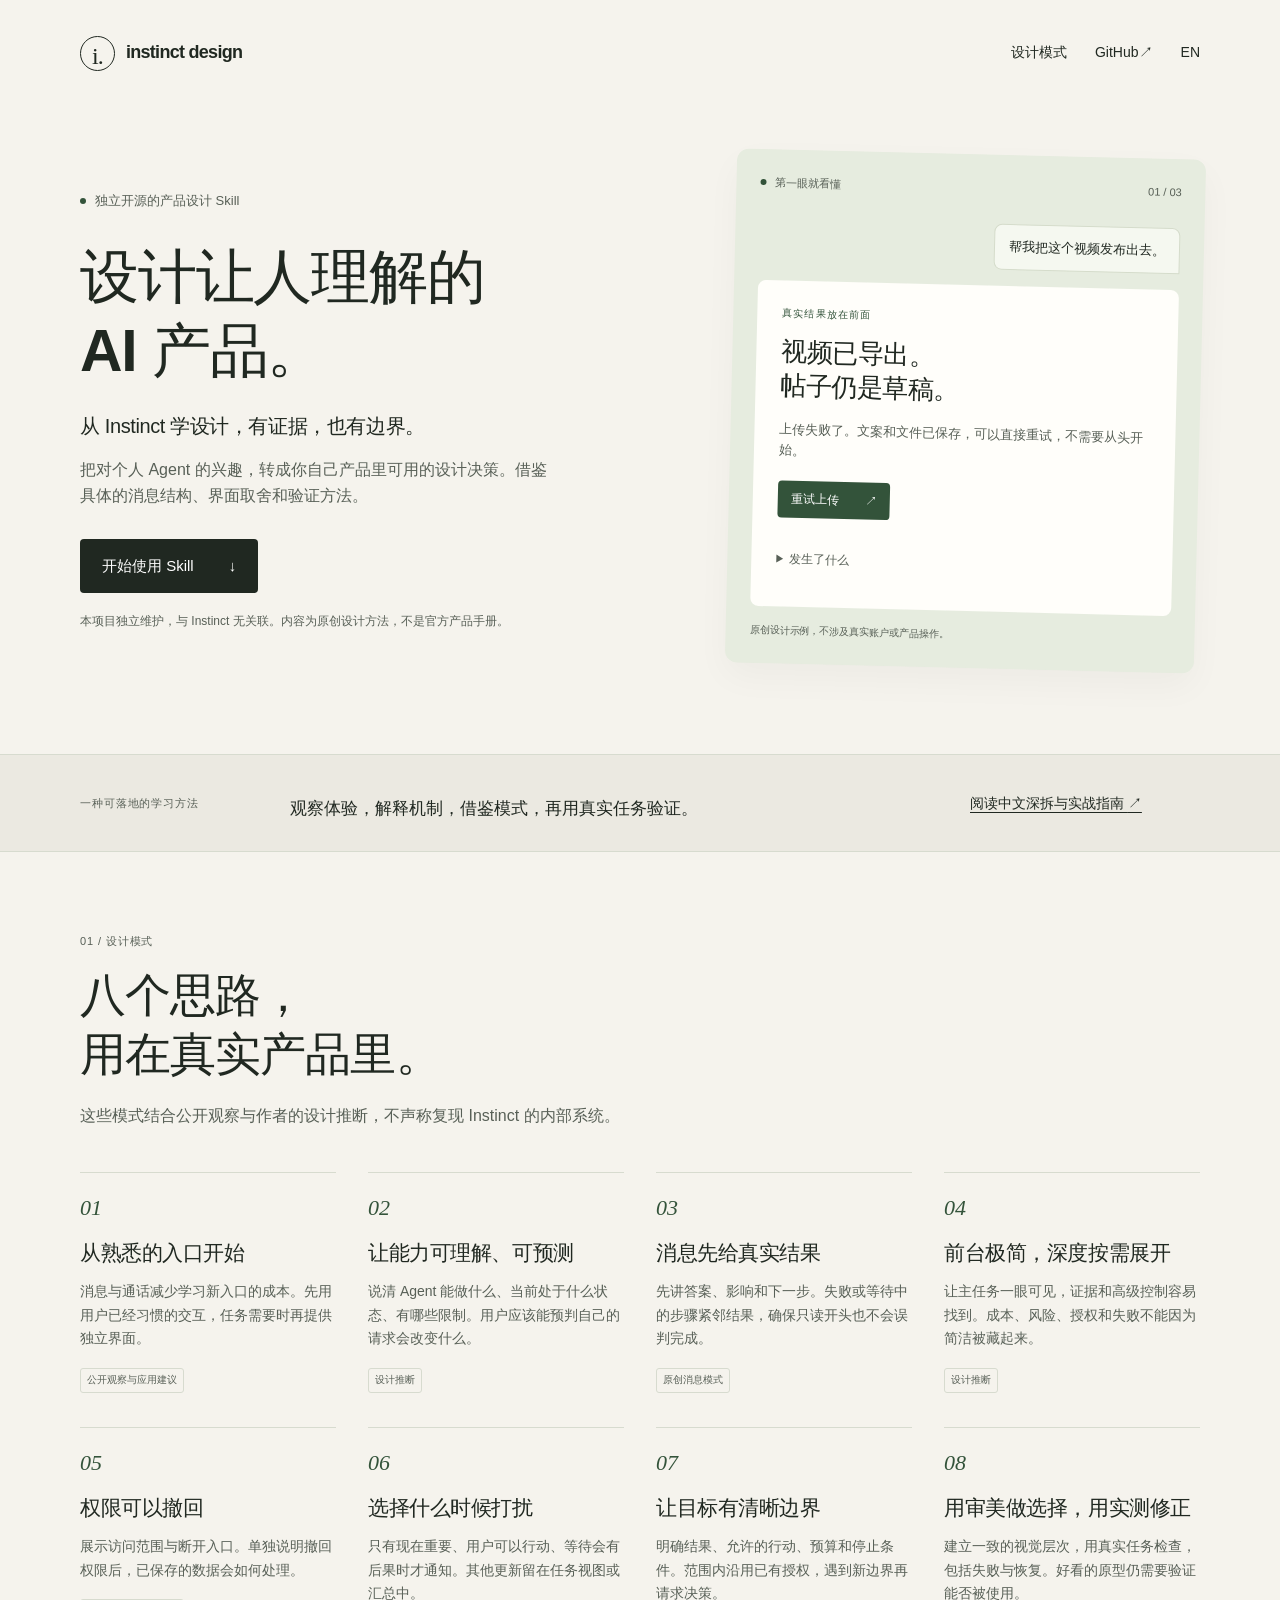
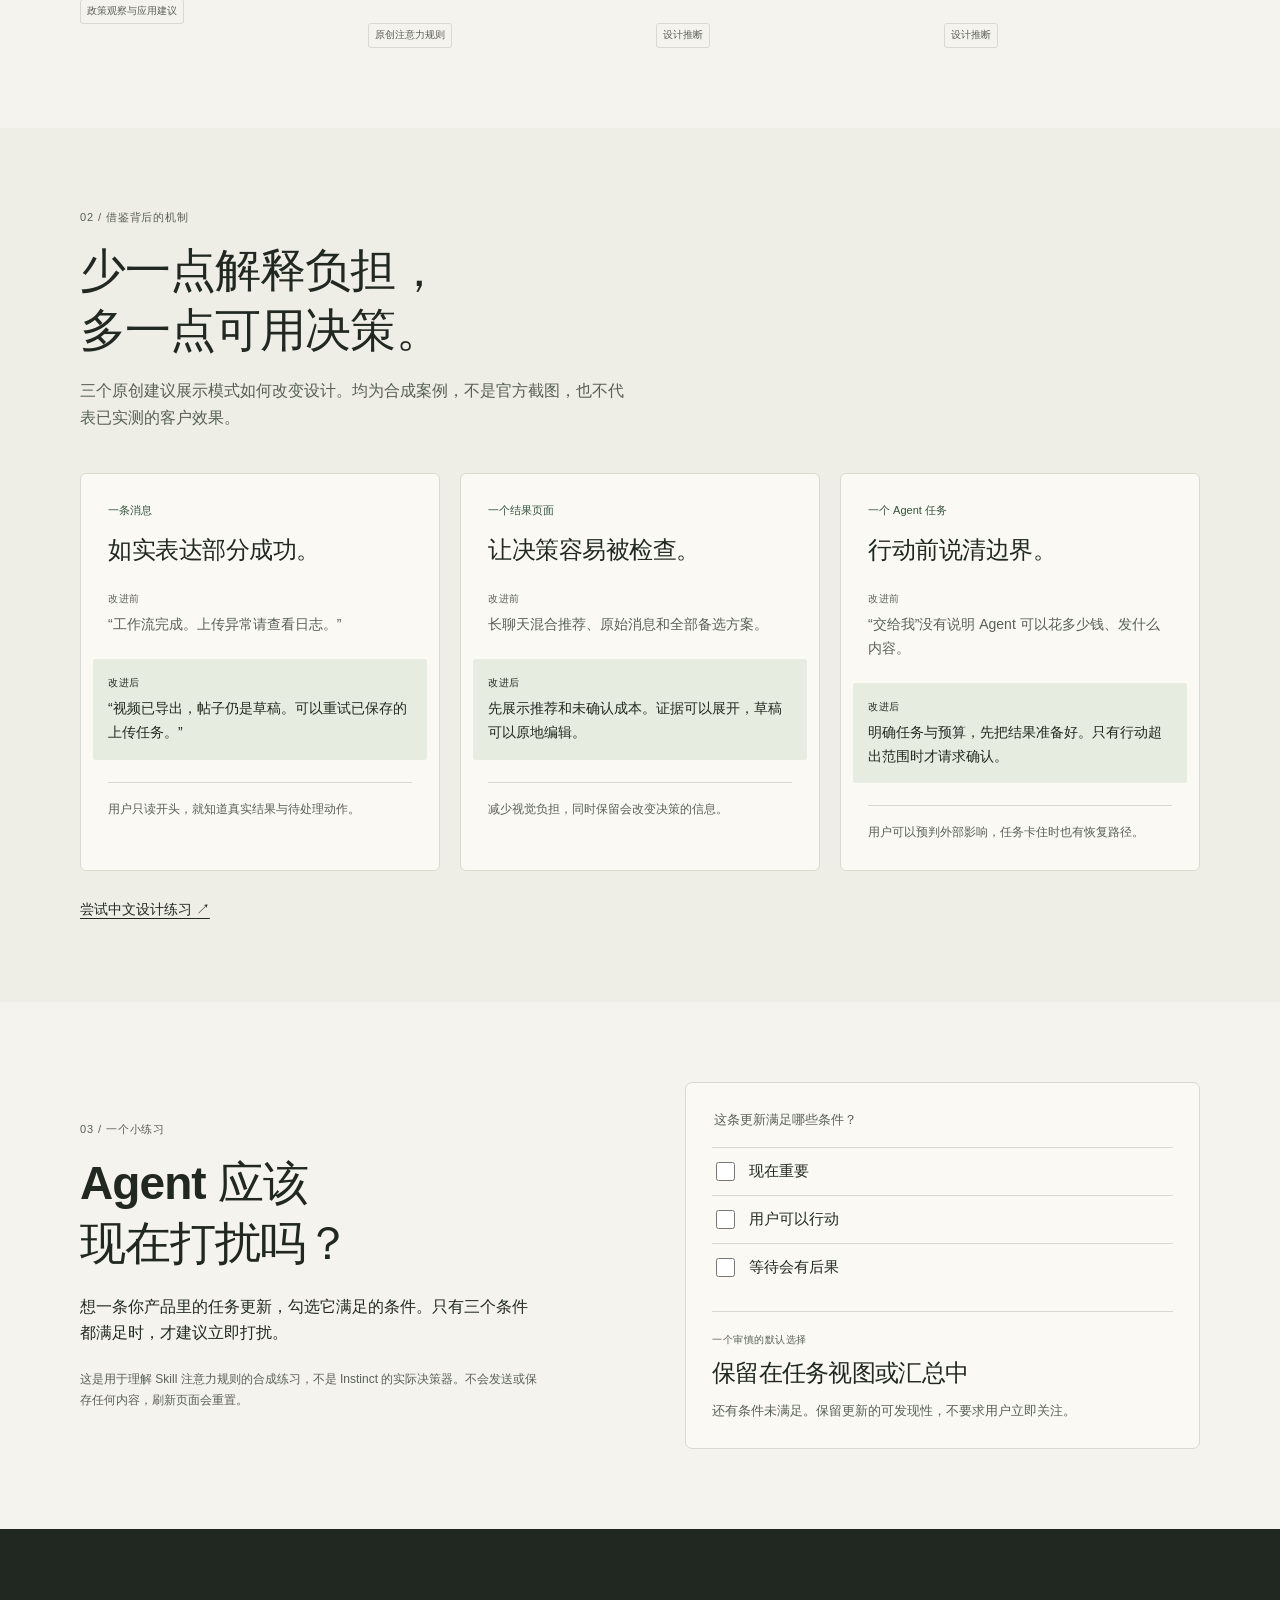
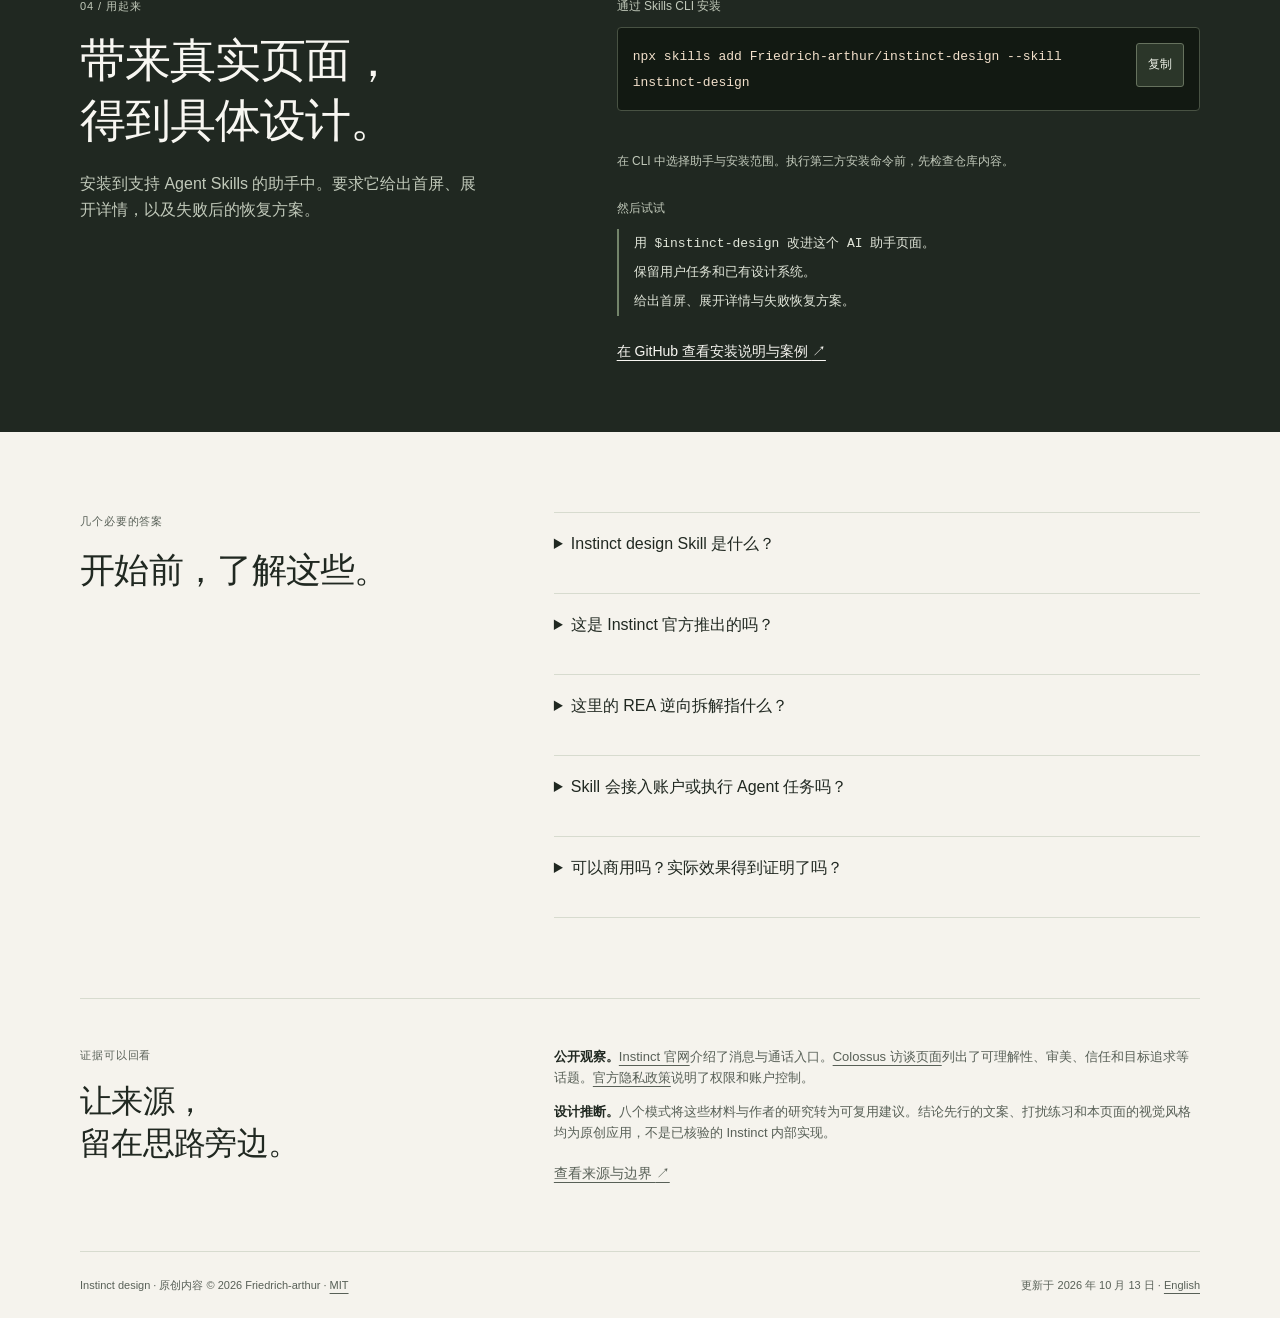
==== commit d11dec1c: "feat(skill): add Chinese field guide and reproducible checks" ====
--- a/docs/zh/index.html
+++ b/docs/zh/index.html
@@ -95,7 +95,7 @@
       <div class="wrap intro-grid">
         <p class="section-label">一种可落地的学习方法</p>
         <p>观察体验，解释机制，借鉴模式，再用真实任务验证。</p>
-        <a class="text-link" href="https://github.com/Friedrich-arthur/instinct-design/blob/main/skills/instinct-design/references/instinct-teardown.md">阅读 Instinct 深度拆解 <span aria-hidden="true">↗</span></a>
+        <a class="text-link" href="guide/">阅读中文深拆与实战指南 <span aria-hidden="true">↗</span></a>
       </div>
     </section>
 
@@ -121,7 +121,7 @@
           <article class="case-card"><p class="case-category">一个结果页面</p><h3>让决策容易被检查。</h3><p class="before"><span>改进前</span> 长聊天混合推荐、原始消息和全部备选方案。</p><p class="after"><span>改进后</span> 先展示推荐和未确认成本。证据可以展开，草稿可以原地编辑。</p><p class="case-lesson">减少视觉负担，同时保留会改变决策的信息。</p></article>
           <article class="case-card"><p class="case-category">一个 Agent 任务</p><h3>行动前说清边界。</h3><p class="before"><span>改进前</span> “交给我”没有说明 Agent 可以花多少钱、发什么内容。</p><p class="after"><span>改进后</span> 明确任务与预算，先把结果准备好。只有行动超出范围时才请求确认。</p><p class="case-lesson">用户可以预判外部影响，任务卡住时也有恢复路径。</p></article>
         </div>
-        <a class="text-link section-link" href="https://github.com/Friedrich-arthur/instinct-design/blob/main/skills/instinct-design/references/pattern-lab.md">尝试设计练习 <span aria-hidden="true">↗</span></a>
+        <a class="text-link section-link" href="guide/#三个可以立刻动手的练习">尝试中文设计练习 <span aria-hidden="true">↗</span></a>
       </div>
     </section>
 
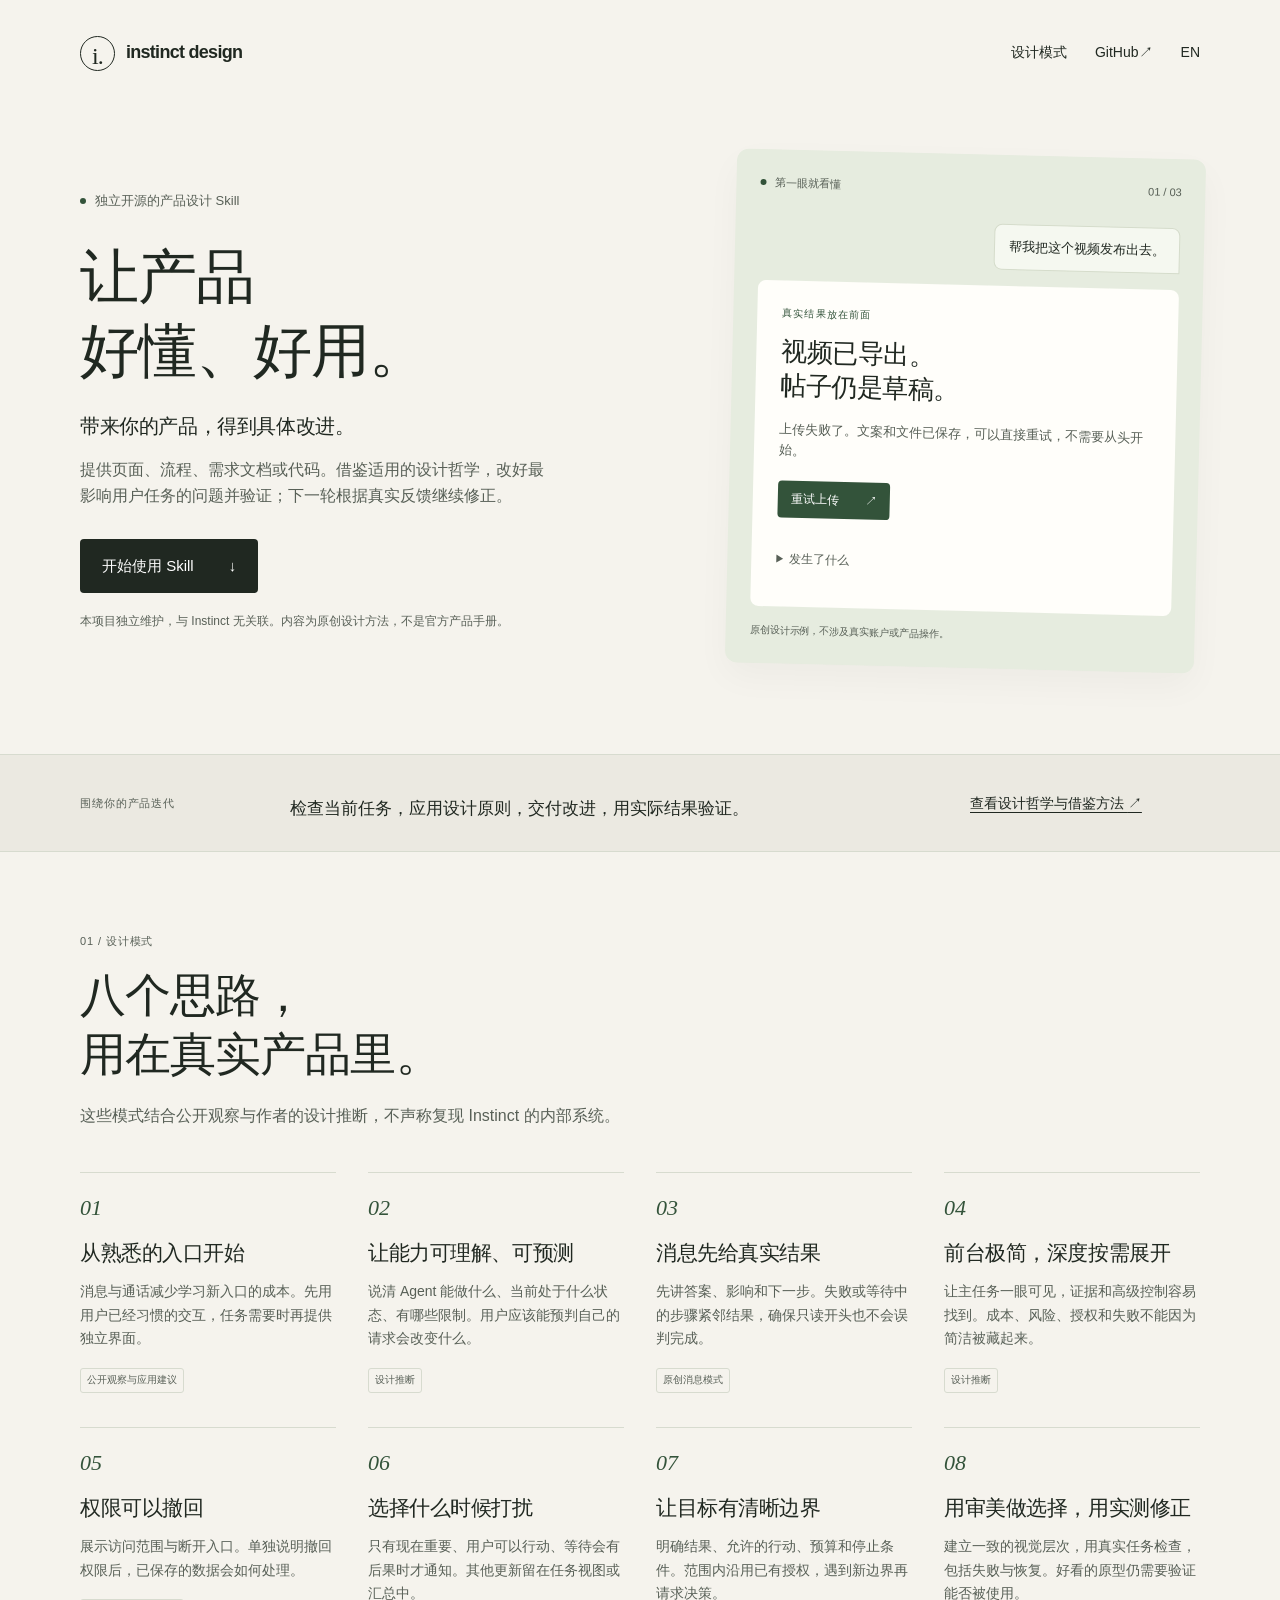
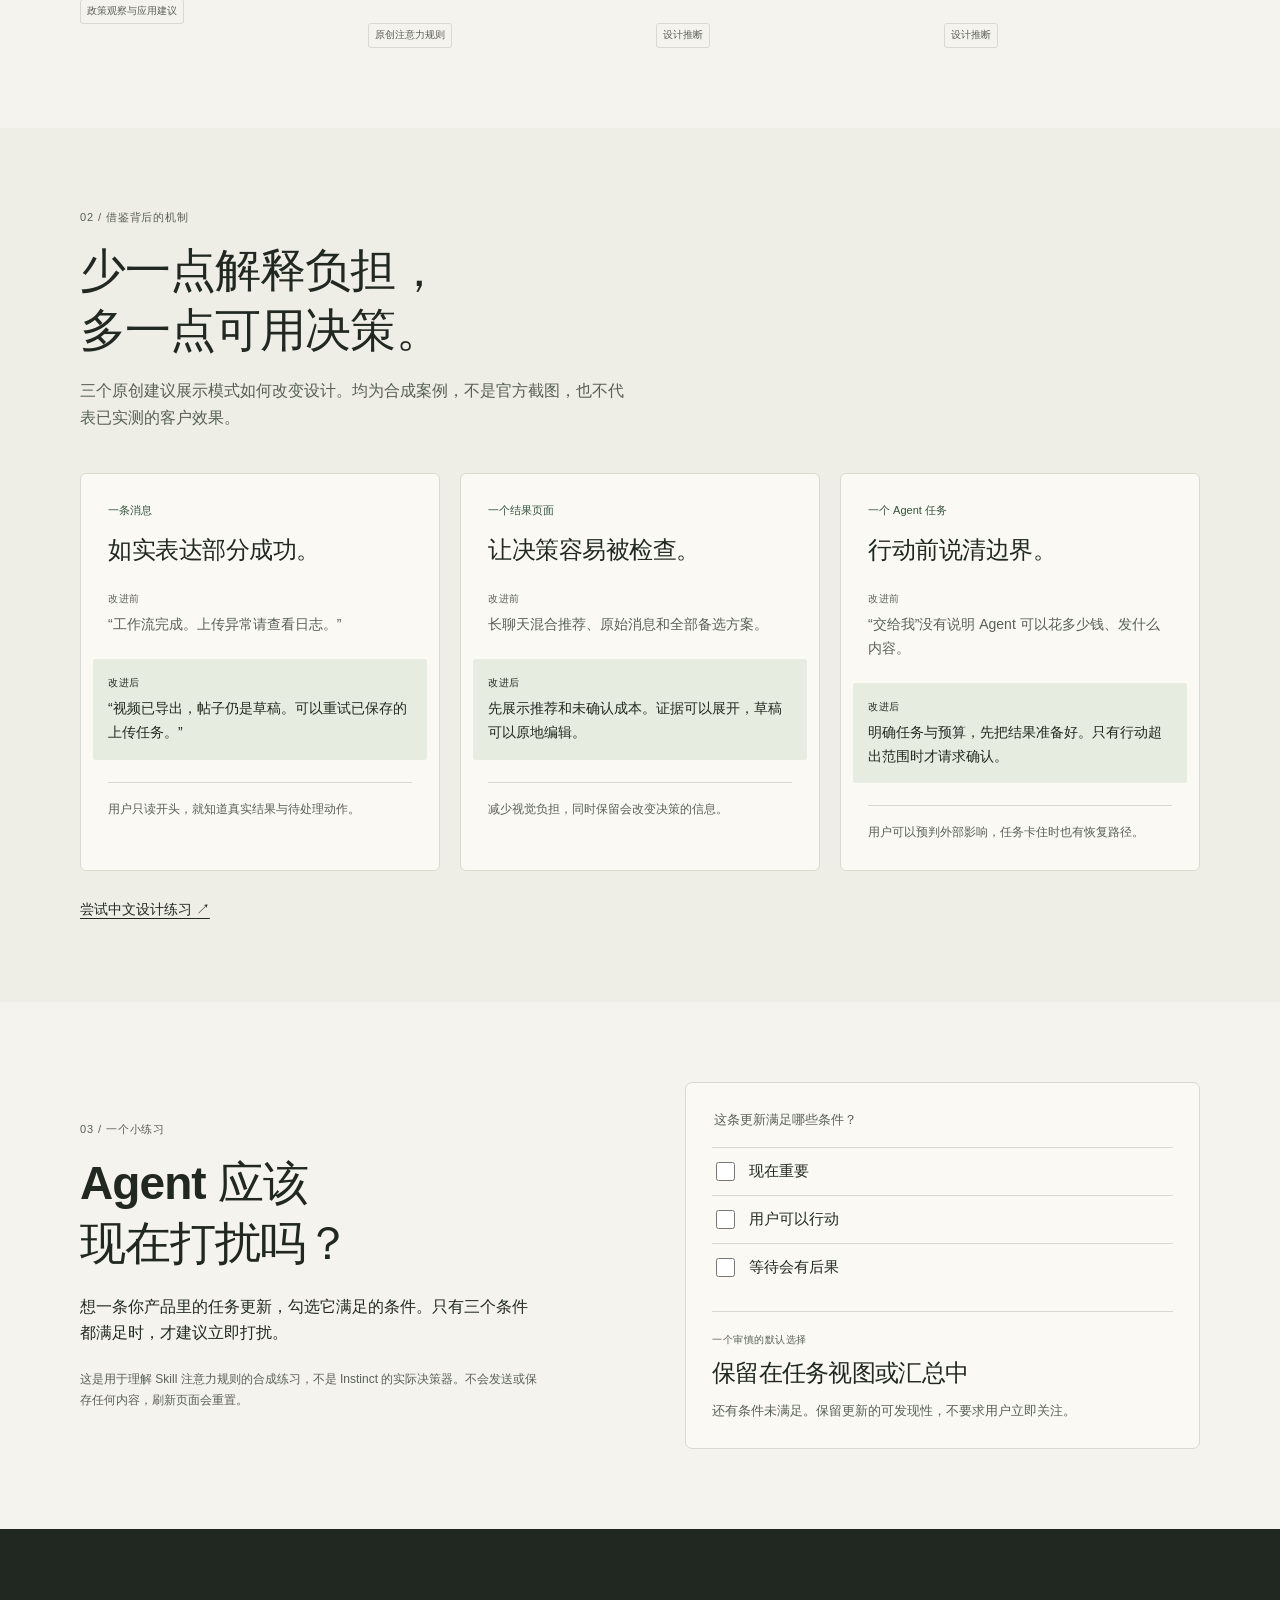
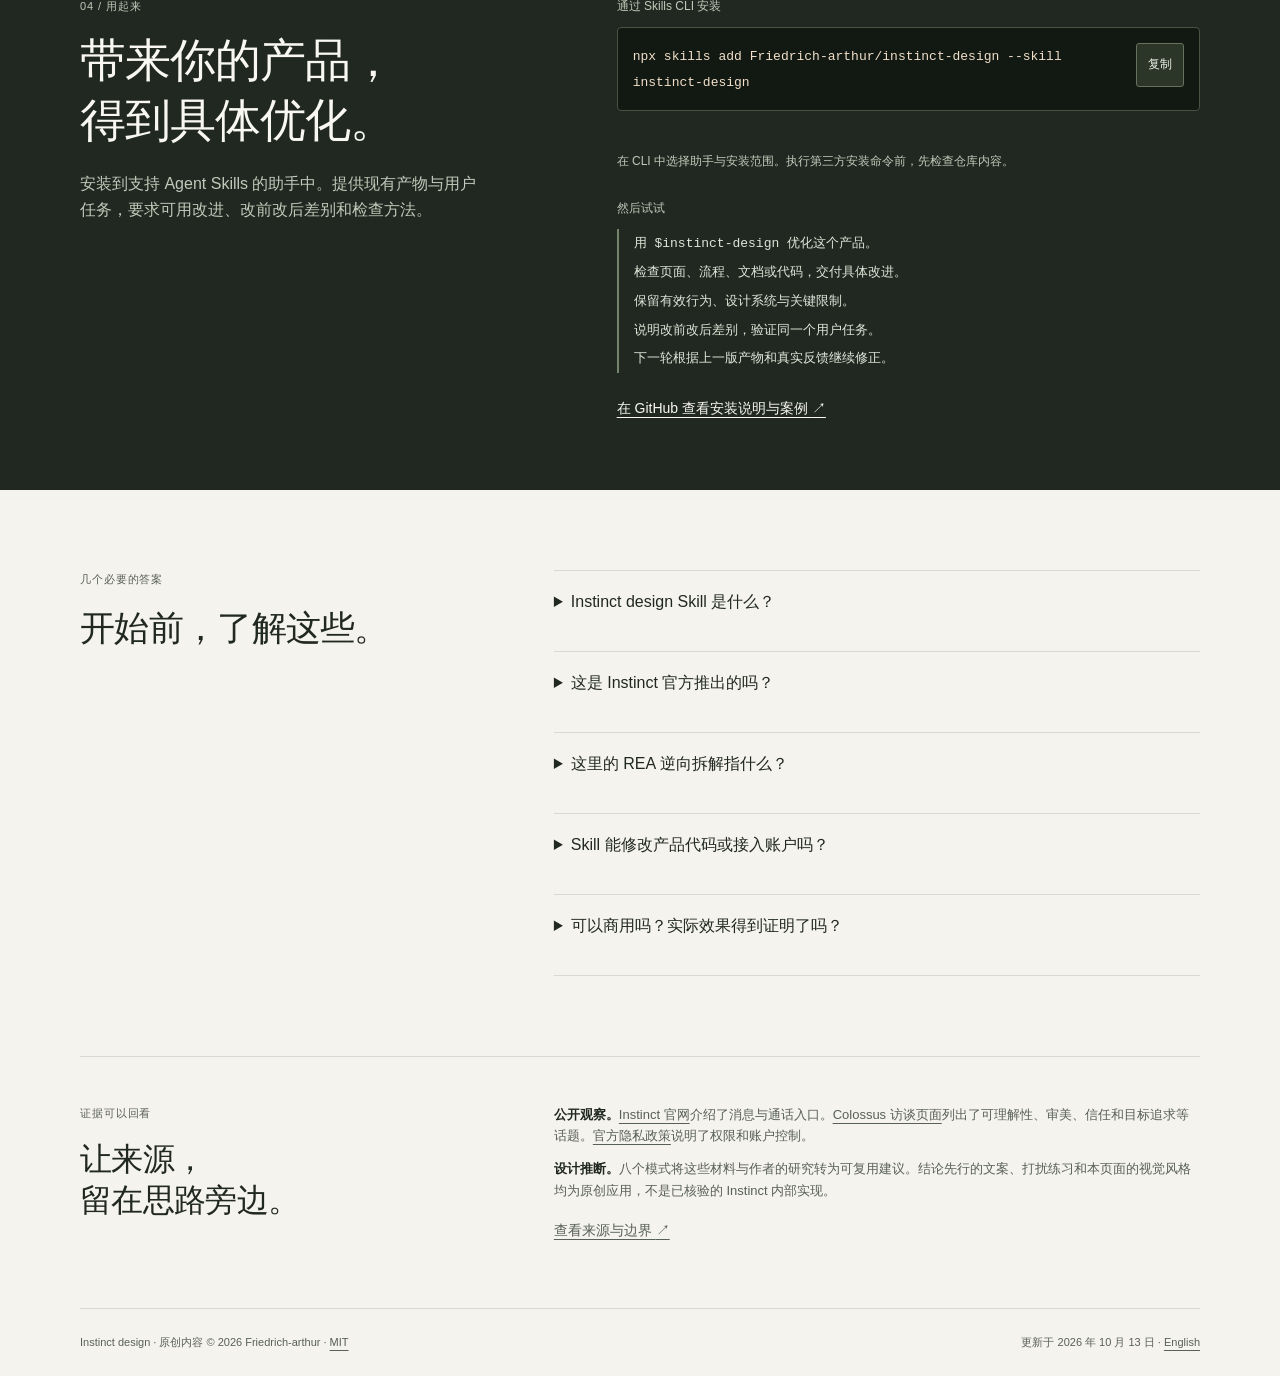
==== commit 3f7aa9d9: "feat(skill): make product optimization the default workflow" ====
--- a/docs/zh/index.html
+++ b/docs/zh/index.html
@@ -3,8 +3,8 @@
 <head>
   <meta charset="utf-8">
   <meta name="viewport" content="width=device-width, initial-scale=1">
-  <title>Instinct 产品设计 Skill | 有证据的 AI 产品设计借鉴</title>
-  <meta name="description" content="从 Instinct 体验与公开证据提炼 AI 产品设计方法。独立开源 Skill，包含 8 个设计模式、原创建议案例、REA 深度拆解和可操作练习。">
+  <title>Instinct 产品设计 Skill | 用设计哲学优化你的产品</title>
+  <meta name="description" content="用 Instinct 启发的产品设计哲学优化自己的产品。检查页面、流程、文档或代码，交付具体改进与验证，再根据真实反馈迭代。独立开源 Skill。">
   <meta name="theme-color" content="#f5f3ed">
   <link rel="canonical" href="https://friedrich-arthur.github.io/instinct-design/zh/">
   <link rel="alternate" hreflang="en" href="https://friedrich-arthur.github.io/instinct-design/">
@@ -15,15 +15,15 @@
   <meta property="og:image:width" content="1200">
   <meta property="og:image:height" content="630">
   <meta name="twitter:image" content="https://friedrich-arthur.github.io/instinct-design/share-card.png">
-  <meta property="og:title" content="设计让人理解的 AI 产品 | Instinct design">
-  <meta property="og:description" content="从 Instinct 学设计，有证据、有边界、有可用方法。独立开源 Skill，8 个模式与具体练习。">
+  <meta property="og:title" content="用设计哲学优化你的产品 | Instinct design">
+  <meta property="og:description" content="带来你的产品，用结论先行、说人话、前台极简、深度按需展开的设计哲学，得到具体优化。">
   <meta property="og:url" content="https://friedrich-arthur.github.io/instinct-design/zh/">
   <meta property="og:site_name" content="Instinct design">
   <meta property="og:locale" content="zh_CN">
   <meta property="og:locale:alternate" content="en_US">
   <meta name="twitter:card" content="summary_large_image">
-  <meta name="twitter:title" content="设计让人理解的 AI 产品 | Instinct design">
-  <meta name="twitter:description" content="独立开源产品设计 Skill。从 Instinct 提炼 8 个设计模式，转化为真实产品可用的设计决策。">
+  <meta name="twitter:title" content="用设计哲学优化你的产品 | Instinct design">
+  <meta name="twitter:description" content="独立开源 Skill。检查你的产品，应用适用设计哲学，交付具体改进，再用真实反馈迭代。">
   <link rel="stylesheet" href="../site.css">
   <script src="../site.js" defer></script>
   <script type="application/ld+json">
@@ -34,8 +34,8 @@
         "@type": "WebPage",
         "@id": "https://friedrich-arthur.github.io/instinct-design/zh/#page",
         "url": "https://friedrich-arthur.github.io/instinct-design/zh/",
-        "name": "Instinct 产品设计 Skill | 有证据的 AI 产品设计借鉴",
-        "description": "从 Instinct 公开资料提炼的独立开源产品设计方法。",
+        "name": "Instinct 产品设计 Skill | 用设计哲学优化你的产品",
+        "description": "用 Instinct 启发的产品设计哲学优化自己的产品，交付具体改进并验证。",
         "inLanguage": "zh-CN",
         "dateModified": "2026-10-13",
         "mainEntity": { "@id": "https://friedrich-arthur.github.io/instinct-design/#work" }
@@ -71,9 +71,9 @@
     <section class="hero wrap" aria-labelledby="hero-title">
       <div class="hero-copy">
         <p class="eyebrow"><span class="small-dot" aria-hidden="true"></span> 独立开源的产品设计 Skill</p>
-        <h1 id="hero-title">设计让人理解的<br>AI 产品。</h1>
-        <p class="hero-lead">从 Instinct 学设计，有证据，也有边界。</p>
-        <p class="hero-description">把对个人 Agent 的兴趣，转成你自己产品里可用的设计决策。借鉴具体的消息结构、界面取舍和验证方法。</p>
+        <h1 id="hero-title">让产品<br>好懂、好用。</h1>
+        <p class="hero-lead">带来你的产品，得到具体改进。</p>
+        <p class="hero-description">提供页面、流程、需求文档或代码。借鉴适用的设计哲学，改好最影响用户任务的问题并验证；下一轮根据真实反馈继续修正。</p>
         <a class="primary-link" href="#install">开始使用 Skill <span aria-hidden="true">↓</span></a>
         <p class="hero-note">本项目独立维护，与 Instinct 无关联。内容为原创设计方法，不是官方产品手册。</p>
       </div>
@@ -93,9 +93,9 @@
 
     <section class="intro-band" aria-label="方法概览">
       <div class="wrap intro-grid">
-        <p class="section-label">一种可落地的学习方法</p>
-        <p>观察体验，解释机制，借鉴模式，再用真实任务验证。</p>
-        <a class="text-link" href="guide/">阅读中文深拆与实战指南 <span aria-hidden="true">↗</span></a>
+        <p class="section-label">围绕你的产品迭代</p>
+        <p>检查当前任务，应用设计原则，交付改进，用实际结果验证。</p>
+        <a class="text-link" href="guide/">查看设计哲学与借鉴方法 <span aria-hidden="true">↗</span></a>
       </div>
     </section>
 
@@ -142,16 +142,18 @@
 
     <section class="install-section" id="install" aria-labelledby="install-title">
       <div class="wrap install-grid">
-        <div><p class="section-label">04 / 用起来</p><h2 id="install-title">带来真实页面，<br>得到具体设计。</h2><p>安装到支持 Agent Skills 的助手中。要求它给出首屏、展开详情，以及失败后的恢复方案。</p></div>
+        <div><p class="section-label">04 / 用起来</p><h2 id="install-title">带来你的产品，<br>得到具体优化。</h2><p>安装到支持 Agent Skills 的助手中。提供现有产物与用户任务，要求可用改进、改前改后差别和检查方法。</p></div>
         <div class="install-panel">
           <p class="code-label">通过 Skills CLI 安装</p>
           <div class="command-row"><pre><code id="install-command">npx skills add Friedrich-arthur/instinct-design --skill instinct-design</code></pre><button class="copy-button" type="button" hidden data-copy="install-command" data-copied="已复制" data-failed="请选择命令并手动复制。" data-success="安装命令已复制。">复制</button></div>
           <p class="copy-status" role="status" aria-live="polite" data-copy-status></p>
           <p class="fine-print">在 CLI 中选择助手与安装范围。执行第三方安装命令前，先检查仓库内容。</p>
           <p class="code-label prompt-label">然后试试</p>
-          <pre class="prompt"><code>用 $instinct-design 改进这个 AI 助手页面。
-保留用户任务和已有设计系统。
-给出首屏、展开详情与失败恢复方案。</code></pre>
+          <pre class="prompt"><code>用 $instinct-design 优化这个产品。
+检查页面、流程、文档或代码，交付具体改进。
+保留有效行为、设计系统与关键限制。
+说明改前改后差别，验证同一个用户任务。
+下一轮根据上一版产物和真实反馈继续修正。</code></pre>
           <a class="text-link" href="https://github.com/Friedrich-arthur/instinct-design">在 GitHub 查看安装说明与案例 <span aria-hidden="true">↗</span></a>
         </div>
       </div>
@@ -160,10 +162,10 @@
     <section class="section wrap faq-section" aria-labelledby="faq-title">
       <div><p class="section-label">几个必要的答案</p><h2 id="faq-title">开始前，了解这些。</h2></div>
       <div class="faq-list">
-        <details><summary>Instinct design Skill 是什么？</summary><p>它是独立开源的 AI 产品设计与评审方法。核心指令简短，消息、交互、美感和产品拆解等参考资料按任务需要读取。</p></details>
+        <details><summary>Instinct design Skill 是什么？</summary><p>它帮助助手用 Instinct 启发的产品设计哲学优化你的产品。从实际产物找到问题，应用适用原则，交付改稿或实现，并检查同一个用户任务。资料与深拆在需要时展开。</p></details>
         <details><summary>这是 Instinct 官方推出的吗？</summary><p>不是。Friedrich-arthur 独立维护此仓库，与 Instinct 无关联，也没有官方背书。来源链接标注公开材料，案例与设计建议为原创内容。</p></details>
         <details><summary>这里的 REA 逆向拆解指什么？</summary><p>REA 指 Reverse Engineer Anything。从可观察的体验推断可能的设计机制，再验证迁移到自己产品后的效果。每项判断都保留证据和不确定性，不涉及恢复私有代码，也不证明内部架构。</p></details>
-        <details><summary>Skill 会接入账户或执行 Agent 任务吗？</summary><p>不会。它用于设计与评审产物，不连接个人账户，不发送消息、不付款，也不实现自主执行。</p></details>
+        <details><summary>Skill 能修改产品代码或接入账户吗？</summary><p>它指导助手修改已授权的产品代码并检查受影响任务。Skill本身提供指令，不提供账号集成或自主助理服务。外部账号动作仍取决于宿主工具和用户授权。</p></details>
         <details><summary>可以商用吗？实际效果得到证明了吗？</summary><p>仓库原创内容采用 MIT 许可；第三方品牌与链接内容保留原有权利。仓库提供案例与定性检查，但这不证明用户效果已经提升。采用建议前，请用自己的真实任务验证。</p></details>
       </div>
     </section>
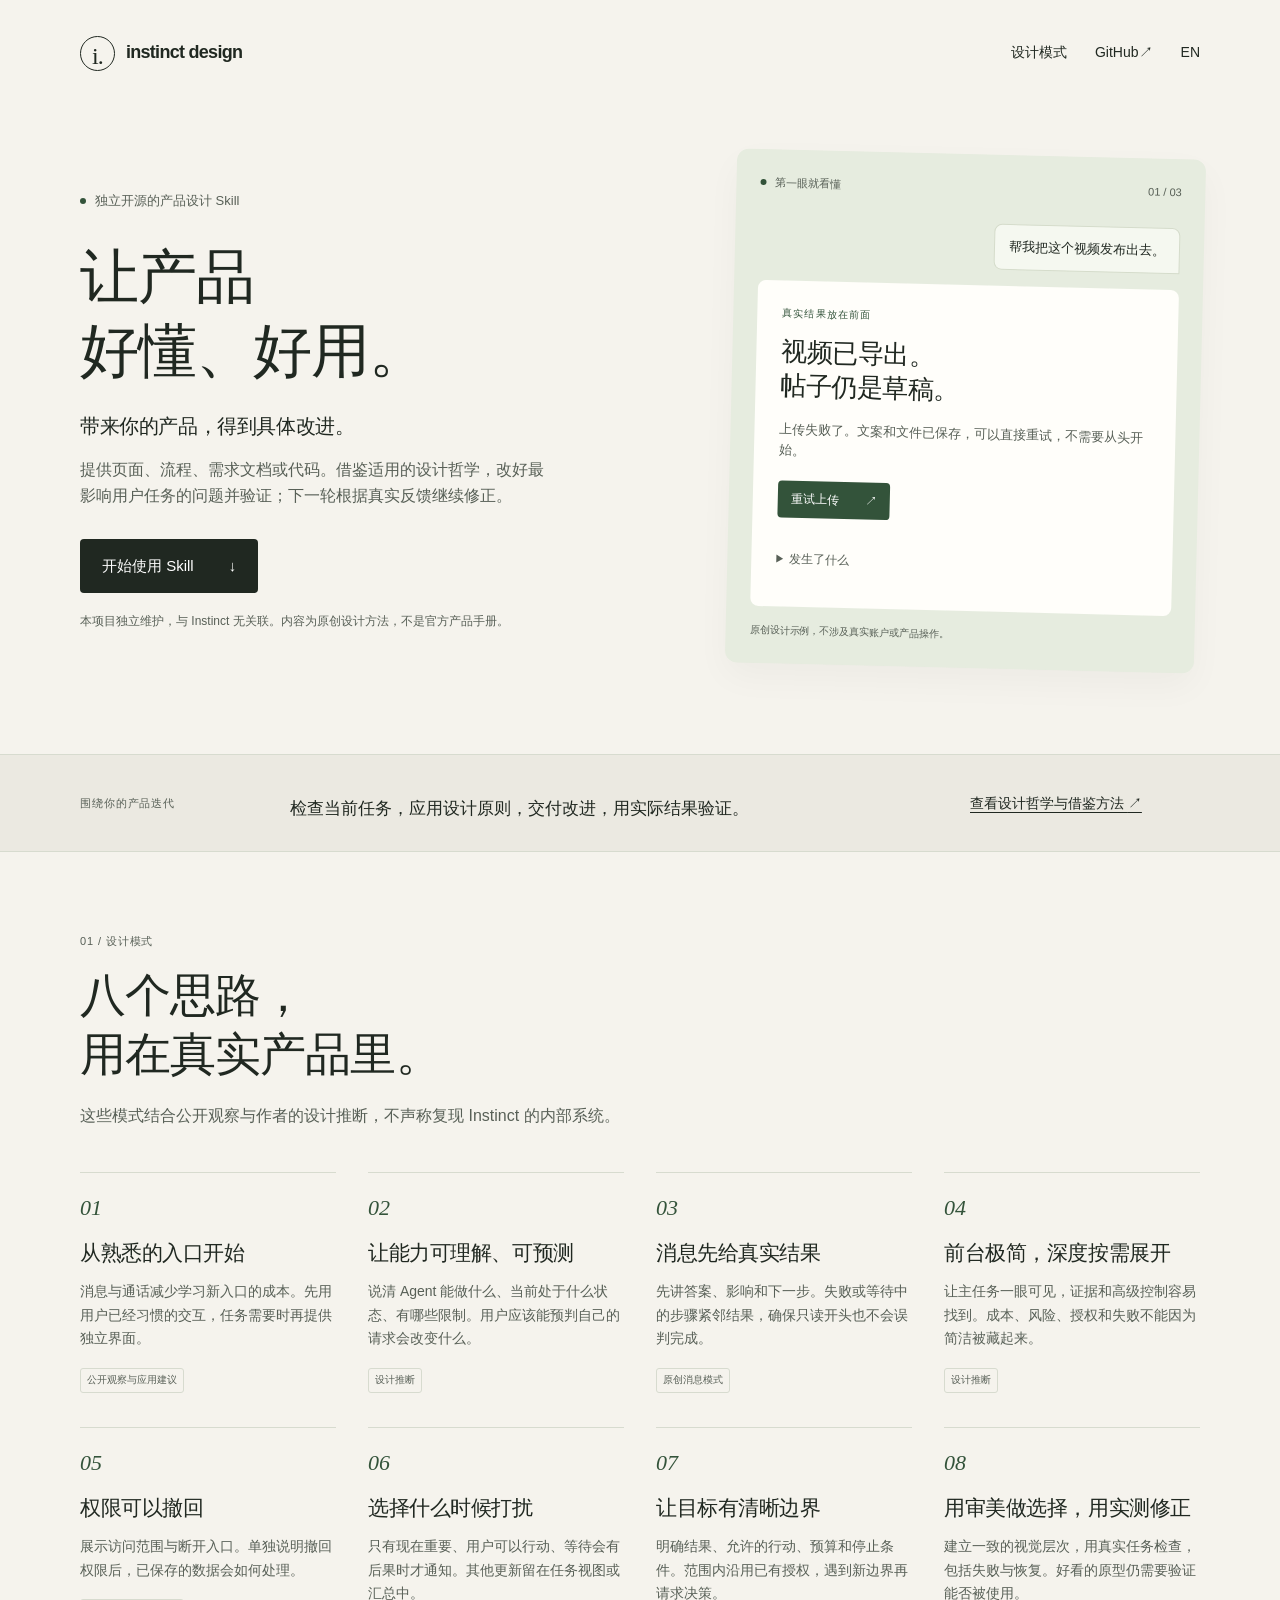
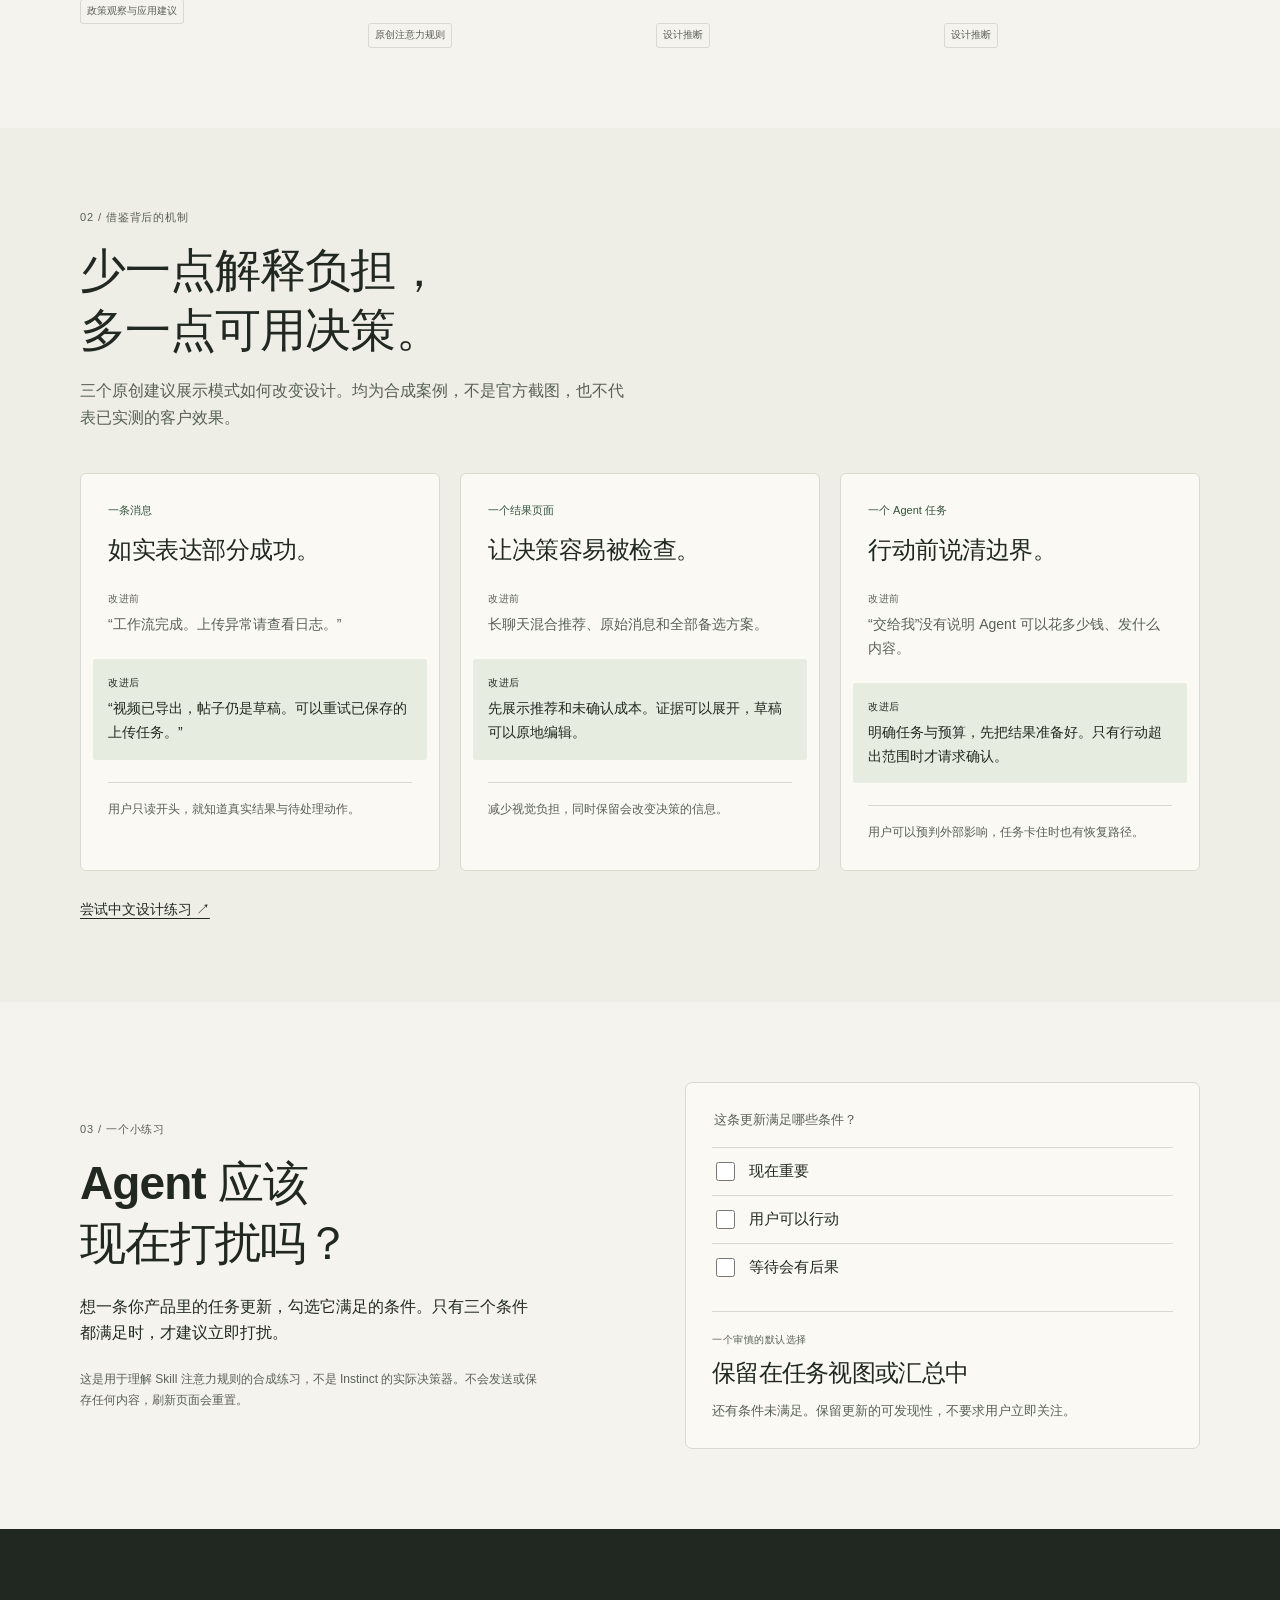
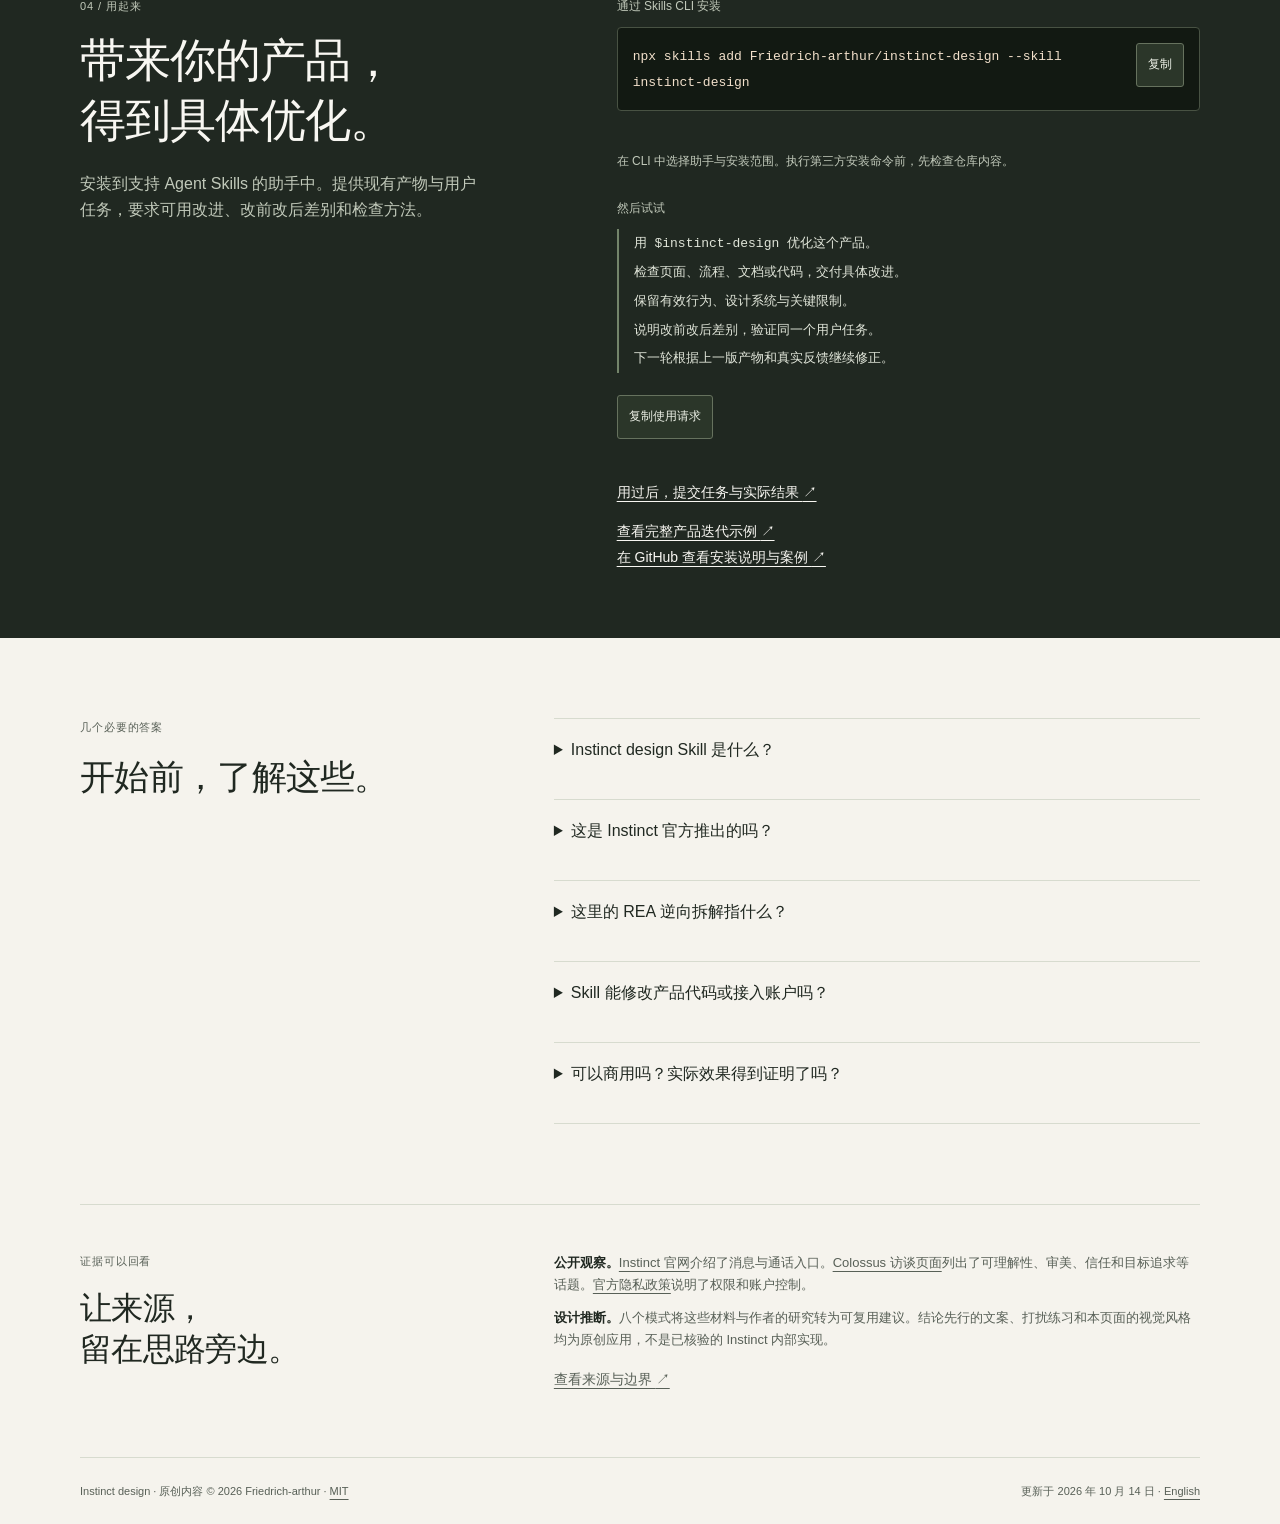
==== commit 64e932a7: "Refine product iteration and unify discovery entries" ====
--- a/docs/zh/index.html
+++ b/docs/zh/index.html
@@ -37,7 +37,7 @@
         "name": "Instinct 产品设计 Skill | 用设计哲学优化你的产品",
         "description": "用 Instinct 启发的产品设计哲学优化自己的产品，交付具体改进并验证。",
         "inLanguage": "zh-CN",
-        "dateModified": "2026-10-13",
+        "dateModified": "2026-10-14",
         "mainEntity": { "@id": "https://friedrich-arthur.github.io/instinct-design/#work" }
       },
       {
@@ -49,7 +49,7 @@
         "creator": { "@type": "Person", "name": "Friedrich-arthur", "url": "https://github.com/Friedrich-arthur" },
         "license": "https://github.com/Friedrich-arthur/instinct-design/blob/main/LICENSE",
         "inLanguage": ["en", "zh-CN"],
-        "dateModified": "2026-10-13",
+        "dateModified": "2026-10-14",
         "isBasedOn": ["https://instinct.com/", "https://colossus.com/episode/instinct-the-personal-agent/"],
         "mainEntityOfPage": { "@id": "https://friedrich-arthur.github.io/instinct-design/zh/#page" }
       }
@@ -145,15 +145,19 @@
         <div><p class="section-label">04 / 用起来</p><h2 id="install-title">带来你的产品，<br>得到具体优化。</h2><p>安装到支持 Agent Skills 的助手中。提供现有产物与用户任务，要求可用改进、改前改后差别和检查方法。</p></div>
         <div class="install-panel">
           <p class="code-label">通过 Skills CLI 安装</p>
-          <div class="command-row"><pre><code id="install-command">npx skills add Friedrich-arthur/instinct-design --skill instinct-design</code></pre><button class="copy-button" type="button" hidden data-copy="install-command" data-copied="已复制" data-failed="请选择命令并手动复制。" data-success="安装命令已复制。">复制</button></div>
-          <p class="copy-status" role="status" aria-live="polite" data-copy-status></p>
+          <div class="command-row"><pre><code id="install-command">npx skills add Friedrich-arthur/instinct-design --skill instinct-design</code></pre><button class="copy-button" type="button" hidden data-copy="install-command" aria-describedby="install-copy-status" data-copied="已复制" data-failed="请选择命令并手动复制。" data-success="安装命令已复制。">复制</button></div>
+          <p class="copy-status" id="install-copy-status" role="status" aria-live="polite" data-copy-status></p>
           <p class="fine-print">在 CLI 中选择助手与安装范围。执行第三方安装命令前，先检查仓库内容。</p>
           <p class="code-label prompt-label">然后试试</p>
-          <pre class="prompt"><code>用 $instinct-design 优化这个产品。
+          <pre class="prompt"><code id="product-prompt">用 $instinct-design 优化这个产品。
 检查页面、流程、文档或代码，交付具体改进。
 保留有效行为、设计系统与关键限制。
 说明改前改后差别，验证同一个用户任务。
 下一轮根据上一版产物和真实反馈继续修正。</code></pre>
+          <button class="copy-button" type="button" hidden data-copy="product-prompt" aria-describedby="product-copy-status" data-copied="已复制" data-failed="请选择请求并手动复制。" data-success="使用请求已复制。">复制使用请求</button>
+          <p class="copy-status" id="product-copy-status" role="status" aria-live="polite" data-copy-status></p>
+          <p><a class="text-link" href="https://github.com/Friedrich-arthur/instinct-design/issues/new/choose">用过后，提交任务与实际结果 <span aria-hidden="true">↗</span></a></p>
+          <p><a class="text-link" href="https://github.com/Friedrich-arthur/instinct-design/blob/main/examples/04-product-iteration.md">查看完整产品迭代示例 <span aria-hidden="true">↗</span></a></p>
           <a class="text-link" href="https://github.com/Friedrich-arthur/instinct-design">在 GitHub 查看安装说明与案例 <span aria-hidden="true">↗</span></a>
         </div>
       </div>
@@ -179,6 +183,6 @@
       </div>
     </section>
   </main>
-  <footer class="site-footer wrap"><p>Instinct design · 原创内容 © 2026 Friedrich-arthur · <a href="https://github.com/Friedrich-arthur/instinct-design/blob/main/LICENSE">MIT</a></p><p>更新于 2026 年 10 月 13 日 · <a href="../" lang="en" hreflang="en">English</a></p></footer>
+  <footer class="site-footer wrap"><p>Instinct design · 原创内容 © 2026 Friedrich-arthur · <a href="https://github.com/Friedrich-arthur/instinct-design/blob/main/LICENSE">MIT</a></p><p>更新于 2026 年 10 月 14 日 · <a href="../" lang="en" hreflang="en">English</a></p></footer>
 </body>
 </html>
